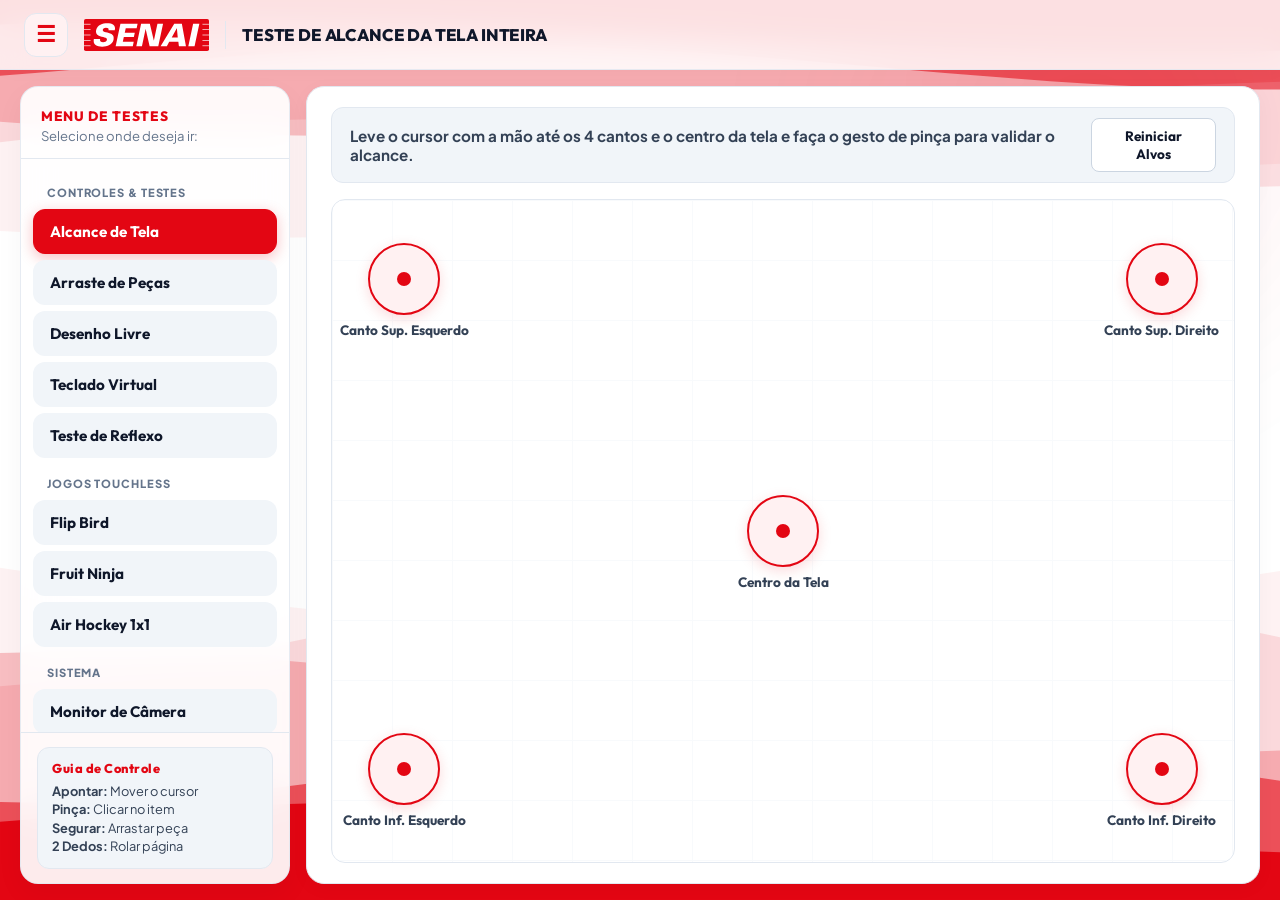
==== totem-senai/teste.html @ d29c9573 "fps" ====
<!DOCTYPE html>
<html lang="pt-BR">
<head>
  <meta charset="UTF-8">
  <meta name="viewport" content="width=device-width, initial-scale=1.0">
  <title>SENAI — Laboratório de Testes do Mouse Virtual</title>
  
  <!-- Tipografia Oficial da Identidade Web SENAI -->
  <link rel="preconnect" href="https://fonts.googleapis.com">
  <link rel="preconnect" href="https://fonts.gstatic.com" crossorigin>
  <link href="https://fonts.googleapis.com/css2?family=Outfit:wght@500;600;700;800;900&family=Plus+Jakarta+Sans:wght@400;500;600;700&display=swap" rel="stylesheet">
  
  <link rel="icon" type="image/svg+xml" href="assets/senai-logo.svg">

  <style>
    /* ===================================================================
       PALETA OFICIAL DA INTERFACE WEB SENAI
       =================================================================== */
    :root {
      --senai-red: #E30613;
      --senai-red-hover: #C0040F;
      --senai-red-subtle: #FFF1F2;
      --senai-red-border: #FECDD3;
      
      --bg-slate: #F8FAFC;
      --card-white: #FFFFFF;
      --border-card: #E2E8F0;
      --subtle-card: #F1F5F9;
      
      --text-title: #0F172A;
      --text-body: #334155;
      --text-muted: #64748B;
      
      --success: #059669;
      --success-bg: #ECFDF5;
      --success-border: #A7F3D0;
      
      --blue-tech: #0284C7;
      --blue-bg: #F0F9FF;
      --blue-border: #BAE6FD;
      
      --font-display: "Outfit", -apple-system, BlinkMacSystemFont, "Segoe UI", sans-serif;
      --font-body: "Plus Jakarta Sans", -apple-system, BlinkMacSystemFont, "Segoe UI", sans-serif;
    }

    * {
      margin: 0;
      padding: 0;
      box-sizing: border-box;
      user-select: none;
    }

    body {
      width: 100vw;
      height: 100vh;
      overflow: hidden;
      font-family: var(--font-body);
      background-color: var(--bg-slate);
      color: var(--text-body);
      display: flex;
      flex-direction: column;
    }

    /* ===================================================================
       FUNDO COM ONDAS ANIMADAS OFICIAIS DO TOTEM SENAI
       =================================================================== */
    .canvas-bg-container {
      position: fixed;
      top: 0;
      left: 0;
      width: 100vw;
      height: 100vh;
      z-index: 0;
      background: #FFFFFF;
      overflow: hidden;
      pointer-events: none;
    }

    #waveCanvas {
      position: absolute;
      top: 0;
      left: 0;
      width: 100%;
      height: 100%;
      display: block;
      pointer-events: none !important;
      user-select: none;
    }

    .wave-glow-ambient {
      position: absolute;
      top: -15vw;
      right: -10vw;
      width: 50vw;
      height: 50vw;
      border-radius: 50%;
      background: radial-gradient(circle, rgba(227, 6, 19, 0.08) 0%, rgba(255, 255, 255, 0) 70%);
      filter: blur(60px);
      pointer-events: none;
    }

    /* ===================================================================
       1. TOP NAVBAR (SUPER MINIMALISTA, SEM BOTÕES OU ÍCONES CLUTTER)
       =================================================================== */
    .top-navbar {
      height: 70px;
      background: rgba(255, 255, 255, 0.88);
      backdrop-filter: blur(14px);
      -webkit-backdrop-filter: blur(14px);
      border-bottom: 1px solid rgba(226, 232, 240, 0.85);
      display: flex;
      align-items: center;
      justify-content: flex-start;
      padding: 0 24px;
      z-index: 50;
      box-shadow: 0 4px 15px rgba(0, 0, 0, 0.02);
      flex-shrink: 0;
      position: relative;
    }

    .nav-left {
      display: flex;
      align-items: center;
      gap: 16px;
    }

    .btn-hamburger {
      width: 44px;
      height: 44px;
      border-radius: 12px;
      border: 1px solid var(--border-card);
      background: var(--senai-red-subtle);
      color: var(--senai-red);
      font-size: 22px;
      font-weight: bold;
      cursor: pointer;
      display: flex;
      align-items: center;
      justify-content: center;
      transition: all 0.2s ease;
    }

    .btn-hamburger:hover {
      background: var(--senai-red-border);
      transform: scale(1.03);
    }

    .senai-logo {
      height: 32px;
      width: auto;
      display: block;
    }

    .nav-divider {
      width: 1.5px;
      height: 28px;
      background: var(--border-card);
    }

    .current-title {
      font-family: var(--font-display);
      font-size: 1.05rem;
      font-weight: 800;
      color: var(--text-title);
      letter-spacing: -0.01em;
    }



    /* ===================================================================
       2. WORKSPACE CONTAINER (SIDEBAR RETRÁTIL + CONTEÚDO)
       =================================================================== */
    .app-workspace {
      flex: 1;
      display: flex;
      position: relative;
      overflow: hidden;
      padding: 16px 20px;
      gap: 16px;
    }

    /* ===================================================================
       3. SIDEBAR RETRÁTIL À ESQUERDA
       =================================================================== */
    .sidebar {
      width: 270px;
      background: rgba(255, 255, 255, 0.92);
      backdrop-filter: blur(16px);
      -webkit-backdrop-filter: blur(16px);
      border-radius: 18px;
      border: 1px solid rgba(226, 232, 240, 0.85);
      display: flex;
      flex-direction: column;
      flex-shrink: 0;
      box-shadow: 0 10px 30px rgba(0, 0, 0, 0.04);
      transition: transform 0.3s cubic-bezier(0.16, 1, 0.3, 1), margin-left 0.3s cubic-bezier(0.16, 1, 0.3, 1), opacity 0.3s ease;
      z-index: 40;
    }

    .sidebar.collapsed {
      margin-left: -286px;
      opacity: 0;
      pointer-events: none;
    }

    .sidebar-header {
      padding: 20px 20px 14px 20px;
      border-bottom: 1px solid var(--border-card);
    }

    .sidebar-title {
      font-family: var(--font-display);
      font-size: 0.85rem;
      font-weight: 800;
      color: var(--senai-red);
      letter-spacing: 0.05em;
      text-transform: uppercase;
      margin-bottom: 2px;
    }

    .sidebar-subtitle {
      font-size: 0.82rem;
      color: var(--text-muted);
    }

    .sidebar-nav {
      flex: 1;
      padding: 14px 12px;
      display: flex;
      flex-direction: column;
      gap: 6px;
      overflow-y: auto;
    }

    .nav-item {
      display: flex;
      align-items: center;
      gap: 12px;
      padding: 12px 16px;
      border-radius: 12px;
      font-family: var(--font-display);
      font-size: 0.95rem;
      font-weight: 700;
      color: var(--text-title);
      background: var(--subtle-card);
      border: 1px solid transparent;
      cursor: pointer;
      transition: all 0.2s ease;
      text-align: left;
    }

    .nav-item:hover {
      background: var(--senai-red-subtle);
      color: var(--senai-red);
    }

    .nav-item.active {
      background: var(--senai-red);
      color: #FFFFFF;
      border-color: var(--senai-red);
      box-shadow: 0 4px 14px rgba(227, 6, 19, 0.25);
    }

    .nav-item .nav-icon {
      font-size: 1.15rem;
    }

    .sidebar-footer {
      padding: 14px 16px;
      border-top: 1px solid var(--border-card);
    }

    .gesture-box {
      background: var(--subtle-card);
      border-radius: 12px;
      padding: 12px 14px;
      border: 1px solid var(--border-card);
    }

    .gesture-box h4 {
      font-family: var(--font-display);
      font-size: 0.8rem;
      font-weight: 800;
      color: var(--senai-red);
      margin-bottom: 6px;
      letter-spacing: 0.04em;
    }

    .gesture-box p {
      font-size: 0.8rem;
      line-height: 1.45;
      color: var(--text-body);
    }

    /* ===================================================================
       4. CONTEÚDO PRINCIPAL (TELA ATIVA)
       =================================================================== */
    .content-area {
      flex: 1;
      background: var(--card-white);
      border-radius: 18px;
      border: 1px solid var(--border-card);
      box-shadow: 0 4px 20px rgba(0, 0, 0, 0.03);
      position: relative;
      overflow: hidden;
      display: flex;
      flex-direction: column;
    }

    .view-panel {
      position: absolute;
      top: 0;
      left: 0;
      width: 100%;
      height: 100%;
      display: flex;
      flex-direction: column;
      padding: 20px 24px;
      opacity: 0;
      visibility: hidden;
      transform: scale(0.99) translateY(6px);
      transition: all 0.25s cubic-bezier(0.16, 1, 0.3, 1);
    }

    .view-panel.active {
      opacity: 1;
      visibility: visible;
      transform: scale(1) translateY(0);
    }

    .panel-header-strip {
      display: flex;
      align-items: center;
      justify-content: space-between;
      padding: 10px 18px;
      background: var(--subtle-card);
      border-radius: 12px;
      border: 1px solid var(--border-card);
      margin-bottom: 16px;
      flex-shrink: 0;
    }

    .panel-header-text {
      font-size: 0.95rem;
      font-weight: 700;
      color: var(--text-body);
    }

    .btn-secondary {
      padding: 8px 16px;
      border-radius: 8px;
      font-family: var(--font-display);
      font-size: 0.85rem;
      font-weight: 700;
      background: #FFFFFF;
      color: var(--text-title);
      border: 1px solid #CBD5E1;
      cursor: pointer;
      transition: all 0.2s ease;
    }

    .btn-secondary:hover {
      background: var(--senai-red-subtle);
      color: var(--senai-red);
      border-color: var(--senai-red-border);
    }

    /* ===================================================================
       MÓDULO 1: ARENA DE ALCANCE DA TELA (4 CANTOS + CENTRO)
       =================================================================== */
    .arena-container {
      flex: 1;
      position: relative;
      background: #FFFFFF;
      border-radius: 14px;
      border: 1.5px solid var(--border-card);
      overflow: hidden;
      background-image: 
        linear-gradient(to right, #F8FAFC 1px, transparent 1px),
        linear-gradient(to bottom, #F8FAFC 1px, transparent 1px);
      background-size: 60px 60px;
    }

    .target-node {
      position: absolute;
      width: 72px;
      height: 72px;
      border-radius: 50%;
      background: var(--senai-red-subtle);
      border: 2.5px solid var(--senai-red);
      display: flex;
      flex-direction: column;
      align-items: center;
      justify-content: center;
      cursor: pointer;
      transform: translate(-50%, -50%);
      transition: all 0.25s cubic-bezier(0.16, 1, 0.3, 1);
      box-shadow: 0 4px 14px rgba(227, 6, 19, 0.15);
      z-index: 10;
    }

    .target-node:hover {
      transform: translate(-50%, -50%) scale(1.1);
      box-shadow: 0 8px 24px rgba(227, 6, 19, 0.3);
    }

    .target-inner-dot {
      width: 14px;
      height: 14px;
      border-radius: 50%;
      background: var(--senai-red);
      transition: all 0.25s ease;
    }

    .target-label {
      position: absolute;
      top: 100%;
      margin-top: 8px;
      white-space: nowrap;
      font-family: var(--font-display);
      font-size: 0.85rem;
      font-weight: 700;
      color: var(--text-body);
      pointer-events: none;
    }

    .target-node.hit {
      background: var(--success-bg) !important;
      border-color: var(--success) !important;
      box-shadow: 0 4px 14px rgba(5, 150, 105, 0.2) !important;
      animation: hitPop 0.4s cubic-bezier(0.16, 1, 0.3, 1);
    }

    .target-node.hit .target-inner-dot {
      display: none;
    }

    .target-node.hit::after {
      content: "✓";
      font-size: 26px;
      font-weight: 900;
      color: var(--success);
    }

    .target-node.hit .target-label {
      color: var(--success);
    }

    @keyframes hitPop {
      0% { transform: translate(-50%, -50%) scale(0.85); }
      50% { transform: translate(-50%, -50%) scale(1.2); }
      100% { transform: translate(-50%, -50%) scale(1); }
    }

    /* Banner 100% Conquistado */
    .celebration-banner {
      position: absolute;
      top: 50%;
      left: 50%;
      transform: translate(-50%, -50%) scale(0.9);
      background: var(--senai-red);
      color: #FFFFFF;
      padding: 16px 36px;
      border-radius: 40px;
      font-family: var(--font-display);
      font-size: 1.25rem;
      font-weight: 900;
      letter-spacing: 0.02em;
      box-shadow: 0 15px 40px rgba(227, 6, 19, 0.4);
      display: none;
      z-index: 25;
      animation: bannerEntrance 0.5s cubic-bezier(0.16, 1, 0.3, 1) forwards;
    }

    @keyframes bannerEntrance {
      0% { opacity: 0; transform: translate(-50%, -50%) scale(0.8); }
      100% { opacity: 1; transform: translate(-50%, -50%) scale(1); }
    }

    /* ===================================================================
       MÓDULO 2: ARRASTE DE PEÇAS (DRAG & DROP INDUSTRIAL)
       =================================================================== */
    .drag-workspace {
      flex: 1;
      display: flex;
      gap: 24px;
      position: relative;
    }

    .drop-zone {
      flex: 1;
      border-radius: 16px;
      padding: 24px;
      display: flex;
      flex-direction: column;
      gap: 16px;
      transition: all 0.25s ease;
      position: relative;
    }

    .zone-origin {
      background: var(--bg-slate);
      border: 2px dashed #CBD5E1;
    }

    .zone-target {
      background: var(--senai-red-subtle);
      border: 2px dashed var(--senai-red);
    }

    .zone-header {
      font-family: var(--font-display);
      font-size: 0.95rem;
      font-weight: 800;
      letter-spacing: 0.05em;
      text-transform: uppercase;
      margin-bottom: 8px;
    }

    .zone-origin .zone-header { color: var(--text-muted); }
    .zone-target .zone-header { color: var(--senai-red); }

    .drag-piece {
      padding: 18px 24px;
      border-radius: 14px;
      color: #FFFFFF;
      font-family: var(--font-display);
      font-size: 1.05rem;
      font-weight: 800;
      display: flex;
      align-items: center;
      justify-content: space-between;
      cursor: grab;
      touch-action: none;
      box-shadow: 0 6px 18px rgba(0, 0, 0, 0.1);
      transition: transform 0.2s cubic-bezier(0.16, 1, 0.3, 1), box-shadow 0.2s ease;
    }

    .drag-piece:active {
      cursor: grabbing;
      transform: scale(1.05) rotate(1.5deg);
      box-shadow: 0 15px 35px rgba(0, 0, 0, 0.2);
      z-index: 30;
    }

    .drag-piece.piece-red { background: var(--senai-red); }
    .drag-piece.piece-blue { background: var(--blue-tech); }
    .drag-piece.piece-dark { background: var(--text-title); }

    .piece-status {
      font-size: 0.8rem;
      font-weight: 700;
      background: rgba(255, 255, 255, 0.25);
      padding: 4px 10px;
      border-radius: 20px;
    }

    /* ===================================================================
       MÓDULO 3: DESENHO LIVRE & PRECISÃO
       =================================================================== */
    .draw-controls {
      display: flex;
      align-items: center;
      gap: 16px;
    }

    .palette-group {
      display: flex;
      align-items: center;
      gap: 8px;
    }

    .color-dot {
      width: 28px;
      height: 28px;
      border-radius: 50%;
      border: 2.5px solid #FFFFFF;
      box-shadow: 0 0 0 1px #CBD5E1;
      cursor: pointer;
      transition: transform 0.2s ease;
    }

    .color-dot:hover {
      transform: scale(1.15);
    }

    .color-dot.active {
      box-shadow: 0 0 0 2.5px var(--senai-red);
      transform: scale(1.1);
    }

    .draw-canvas-container {
      flex: 1;
      background: #FFFFFF;
      border: 1.5px solid var(--border-card);
      border-radius: 14px;
      overflow: hidden;
      position: relative;
    }

    #drawingCanvas {
      width: 100%;
      height: 100%;
      display: block;
      cursor: crosshair;
    }

    /* ===================================================================
       MÓDULO 4: MONITOR DE CÂMERA & GESTOS
       =================================================================== */
    .camera-layout {
      flex: 1;
      display: flex;
      gap: 20px;
      overflow: hidden;
    }

    .camera-feed-box {
      flex: 1;
      background: #000000;
      border-radius: 16px;
      border: 1px solid var(--border-card);
      position: relative;
      overflow: hidden;
      display: flex;
      align-items: center;
      justify-content: center;
    }

    #webcamVideo {
      width: 100%;
      height: 100%;
      object-fit: cover;
      transform: scaleX(-1);
    }

    .camera-placeholder {
      position: absolute;
      display: flex;
      flex-direction: column;
      align-items: center;
      justify-content: center;
      gap: 12px;
      color: #94A3B8;
      font-weight: 700;
      text-align: center;
      padding: 24px;
    }

    .btn-start-camera {
      margin-top: 8px;
      padding: 10px 22px;
      border-radius: 10px;
      background: var(--senai-red);
      color: #FFFFFF;
      font-family: var(--font-display);
      font-weight: 700;
      border: none;
      cursor: pointer;
      box-shadow: 0 4px 14px rgba(227, 6, 19, 0.3);
      transition: all 0.2s ease;
    }

    .btn-start-camera:hover {
      background: var(--senai-red-hover);
    }

    .gestures-guide-card {
      width: 320px;
      background: var(--subtle-card);
      border-radius: 16px;
      border: 1px solid var(--border-card);
      padding: 20px;
      display: flex;
      flex-direction: column;
      gap: 10px;
      overflow-y: auto;
    }

    .gesture-row {
      background: #FFFFFF;
      border-radius: 10px;
      padding: 12px 14px;
      border: 1px solid var(--border-card);
    }

    .gesture-row h5 {
      font-family: var(--font-display);
      font-size: 0.9rem;
      font-weight: 800;
      color: var(--text-title);
      margin-bottom: 2px;
    }

    .gesture-row p {
      font-size: 0.82rem;
      color: var(--text-muted);
    }

    /* Modal de Sucesso */
    .success-alert {
      position: fixed;
      bottom: 28px;
      right: 28px;
      background: #FFFFFF;
      border-left: 4px solid var(--senai-red);
      padding: 16px 24px;
      border-radius: 12px;
      box-shadow: 0 10px 30px rgba(0, 0, 0, 0.12);
      font-family: var(--font-display);
      font-weight: 700;
      color: var(--text-title);
      display: flex;
      align-items: center;
      gap: 12px;
      transform: translateY(100px);
      opacity: 0;
      transition: all 0.3s cubic-bezier(0.16, 1, 0.3, 1);
      z-index: 100;
    }

    .success-alert.show {
      transform: translateY(0);
      opacity: 1;
    }

    /* ===================================================================
       ESTILOS DOS NOVOS JOGOS & RECURSOS DE TESTE TOUCHLESS
       =================================================================== */
    .nav-section-label {
      font-size: 0.70rem;
      font-weight: 800;
      color: var(--text-muted);
      text-transform: uppercase;
      letter-spacing: 0.08em;
      padding: 12px 14px 4px 14px;
    }

    /* Jogos Canvas Containers */
    .game-arena-wrapper {
      flex: 1;
      display: flex;
      flex-direction: column;
      align-items: center;
      justify-content: center;
      position: relative;
      background: rgba(15, 23, 42, 0.03);
      border-radius: 16px;
      overflow: hidden;
      border: 1px solid var(--border-card);
    }

    .game-canvas {
      display: block;
      border-radius: 12px;
      box-shadow: 0 10px 30px rgba(0, 0, 0, 0.12);
      cursor: crosshair;
      background: #FFFFFF;
    }

    .game-overlay-hud {
      position: absolute;
      top: 14px;
      left: 20px;
      right: 20px;
      display: flex;
      justify-content: space-between;
      align-items: center;
      pointer-events: none;
      z-index: 10;
    }

    .game-stat-card {
      background: rgba(255, 255, 255, 0.90);
      backdrop-filter: blur(8px);
      padding: 8px 16px;
      border-radius: 10px;
      border: 1px solid var(--border-card);
      font-family: var(--font-display);
      font-weight: 800;
      font-size: 0.95rem;
      color: var(--text-title);
      box-shadow: 0 4px 12px rgba(0, 0, 0, 0.05);
    }

    .game-stat-card span {
      color: var(--senai-red);
      margin-left: 6px;
    }

    /* Teclado Virtual */
    .keyboard-workspace {
      flex: 1;
      display: flex;
      flex-direction: column;
      gap: 16px;
      padding: 10px;
      overflow-y: auto;
    }

    .keyboard-display-box {
      width: 100%;
      height: 90px;
      background: #FFFFFF;
      border: 2px solid var(--border-card);
      border-radius: 14px;
      padding: 16px 20px;
      font-family: var(--font-display);
      font-size: 1.35rem;
      font-weight: 700;
      color: var(--text-title);
      display: flex;
      align-items: center;
      justify-content: space-between;
      box-shadow: inset 0 2px 6px rgba(0,0,0,0.03);
    }

    .keyboard-text-content {
      flex: 1;
      white-space: nowrap;
      overflow-x: auto;
      letter-spacing: 0.02em;
    }

    .keyboard-cursor-blink {
      display: inline-block;
      width: 3px;
      height: 1.2em;
      background: var(--senai-red);
      vertical-align: middle;
      animation: blinkCursor 0.8s infinite;
      margin-left: 3px;
    }

    @keyframes blinkCursor {
      0%, 100% { opacity: 1; }
      50% { opacity: 0; }
    }

    .keyboard-grid {
      display: flex;
      flex-direction: column;
      gap: 8px;
      align-items: center;
      width: 100%;
      max-width: 900px;
      margin: 0 auto;
    }

    .keyboard-row {
      display: flex;
      gap: 8px;
      width: 100%;
      justify-content: center;
    }

    .key-btn {
      flex: 1;
      height: 52px;
      background: #FFFFFF;
      border: 1px solid var(--border-card);
      border-radius: 10px;
      font-family: var(--font-display);
      font-size: 1.05rem;
      font-weight: 700;
      color: var(--text-title);
      cursor: pointer;
      display: flex;
      align-items: center;
      justify-content: center;
      transition: all 0.15s ease;
      box-shadow: 0 2px 5px rgba(0, 0, 0, 0.04);
      user-select: none;
    }

    .key-btn:hover {
      background: var(--senai-red-subtle);
      border-color: var(--senai-red-border);
      color: var(--senai-red);
      transform: translateY(-2px);
      box-shadow: 0 6px 14px rgba(227, 6, 19, 0.12);
    }

    .key-btn:active {
      transform: translateY(1px);
      background: var(--senai-red);
      color: #FFFFFF;
    }

    .key-btn.key-wide { flex: 1.6; }
    .key-btn.key-space { flex: 4.5; }
    .key-btn.key-action { background: var(--subtle-card); color: var(--text-body); }

    /* Teste de Reflexo */
    .reaction-arena {
      flex: 1;
      position: relative;
      background: rgba(248, 250, 252, 0.7);
      border: 2px dashed rgba(203, 213, 225, 0.8);
      border-radius: 16px;
      overflow: hidden;
      cursor: crosshair;
    }

    .reaction-target {
      position: absolute;
      width: 68px;
      height: 68px;
      border-radius: 50%;
      background: radial-gradient(circle, #FFFFFF 20%, var(--senai-red) 22%, var(--senai-red) 55%, #FFFFFF 57%, var(--senai-red) 60%);
      box-shadow: 0 0 20px rgba(227, 6, 19, 0.45);
      cursor: pointer;
      transform: translate(-50%, -50%) scale(0);
      transition: transform 0.18s cubic-bezier(0.16, 1, 0.3, 1);
      display: flex;
      align-items: center;
      justify-content: center;
    }

    .reaction-target.show {
      transform: translate(-50%, -50%) scale(1);
    }

    .reaction-target:active {
      transform: translate(-50%, -50%) scale(0.85);
    }


    /* Botão Principal Vermelho SENAI */
    .btn-primary {
      padding: 9px 20px;
      border-radius: 10px;
      font-family: var(--font-display);
      font-size: 0.92rem;
      font-weight: 800;
      background: var(--senai-red);
      color: #FFFFFF;
      border: none;
      cursor: pointer;
      box-shadow: 0 4px 14px rgba(227, 6, 19, 0.28);
      transition: all 0.2s ease;
      display: inline-flex;
      align-items: center;
      justify-content: center;
      gap: 6px;
    }

    .btn-primary:hover {
      background: var(--senai-red-hover);
      transform: translateY(-2px);
      box-shadow: 0 6px 18px rgba(227, 6, 19, 0.38);
    }

    .btn-primary:active {
      transform: translateY(0);
    }

    /* Overlay de Início dos Jogos */
    .game-start-overlay {
      position: absolute;
      inset: 0;
      background: rgba(15, 23, 42, 0.72);
      backdrop-filter: blur(8px);
      -webkit-backdrop-filter: blur(8px);
      display: flex;
      flex-direction: column;
      align-items: center;
      justify-content: center;
      border-radius: 14px;
      z-index: 25;
      transition: opacity 0.25s ease;
    }

    .game-start-overlay.hidden {
      opacity: 0;
      pointer-events: none;
    }

    .game-start-card {
      background: #FFFFFF;
      padding: 32px 38px;
      border-radius: 20px;
      text-align: center;
      box-shadow: 0 20px 45px rgba(0, 0, 0, 0.25);
      max-width: 440px;
      width: 90%;
      border: 1px solid var(--border-card);
    }

    .game-start-card h3 {
      font-family: var(--font-display);
      font-size: 1.8rem;
      font-weight: 900;
      color: var(--text-title);
      margin-bottom: 6px;
      letter-spacing: -0.01em;
    }

    .game-start-card p {
      font-size: 0.92rem;
      color: var(--text-muted);
      margin-bottom: 22px;
      line-height: 1.5;
    }

    .game-start-card .btn-start-lg {
      width: 100%;
      padding: 14px 28px;
      font-family: var(--font-display);
      font-size: 1.05rem;
      font-weight: 800;
      border-radius: 12px;
      background: var(--senai-red);
      color: #FFFFFF;
      border: none;
      cursor: pointer;
      box-shadow: 0 6px 20px rgba(227, 6, 19, 0.35);
      transition: all 0.2s ease;
    }

    .game-start-card .btn-start-lg:hover {
      background: var(--senai-red-hover);
      transform: scale(1.03);
    }

  </style>
</head>
<body>

  <!-- ==================== FUNDO COM ONDAS OFICIAIS DO TOTEM SENAI ==================== -->
  <div class="canvas-bg-container">
    <canvas id="waveCanvas"></canvas>
    <div class="wave-glow-ambient"></div>
  </div>

  <!-- ==================== 1. TOP NAVBAR (LIMPO E SEM ÍCONES/BOTÕES) ==================== -->
  <header class="top-navbar">
    <div class="nav-left">
      <!-- Botão de 3 Riscos (☰) -->
      <button class="btn-hamburger" id="btnHamburger" title="Abrir/Fechar Menu Lateral">
        ☰
      </button>

      <!-- Logo SENAI Oficial -->
      <img src="assets/senai-logo.svg" alt="SENAI" class="senai-logo">

      <div class="nav-divider"></div>

      <!-- Título Dinâmico do Módulo Ativo (Livre de Ícones e Emojis) -->
      <h1 class="current-title" id="moduleTitle">
        TESTE DE ALCANCE DA TELA INTEIRA
      </h1>
    </div>
  </header>

  <!-- ==================== 2. WORKSPACE ==================== -->
  <main class="app-workspace">
    
    <!-- ==================== 3. SIDEBAR RETRÁTIL (☰) ==================== -->
    <aside class="sidebar" id="sidebar">
      <div class="sidebar-header">
        <h2 class="sidebar-title">Menu de Testes</h2>
        <p class="sidebar-subtitle">Selecione onde deseja ir:</p>
      </div>

      <nav class="sidebar-nav">
        <div class="nav-section-label">Controles & Testes</div>
        <button class="nav-item active" data-view="range">
          <span>Alcance de Tela</span>
        </button>
        <button class="nav-item" data-view="drag">
          <span>Arraste de Peças</span>
        </button>
        <button class="nav-item" data-view="draw">
          <span>Desenho Livre</span>
        </button>
        <button class="nav-item" data-view="keyboard">
          <span>Teclado Virtual</span>
        </button>
        <button class="nav-item" data-view="reaction">
          <span>Teste de Reflexo</span>
        </button>

        <div class="nav-section-label">Jogos Touchless</div>
        <button class="nav-item" data-view="flappy">
          <span>Flip Bird</span>
        </button>
        <button class="nav-item" data-view="fruitninja">
          <span>Fruit Ninja</span>
        </button>
        <button class="nav-item" data-view="hockey">
          <span>Air Hockey 1x1</span>
        </button>

        <div class="nav-section-label">Sistema</div>
        <button class="nav-item" data-view="camera">
          <span>Monitor de Câmera</span>
        </button>
      </nav>

      <div class="sidebar-footer">
        <div class="gesture-box">
          <h4>Guia de Controle</h4>
          <p>
            <strong>Apontar:</strong> Mover o cursor<br>
            <strong>Pinça:</strong> Clicar no item<br>
            <strong>Segurar:</strong> Arrastar peça<br>
            <strong>2 Dedos:</strong> Rolar página
          </p>
        </div>
      </div>
    </aside>

    <!-- ==================== 4. CONTEÚDO PRINCIPAL (ÁREA DE TESTE) ==================== -->
    <section class="content-area">
      
      <!-- ==================== MÓDULO 1: ALCANCE DE TELA ==================== -->
      <div class="view-panel active" id="viewRange">
        <div class="panel-header-strip">
          <span class="panel-header-text">
            Leve o cursor com a mão até os 4 cantos e o centro da tela e faça o gesto de pinça para validar o alcance.
          </span>
          <button class="btn-secondary" id="btnResetRange">
            Reiniciar Alvos
          </button>
        </div>

        <div class="arena-container" id="rangeArena">
          <!-- Alvo 1: Superior Esquerdo -->
          <div class="target-node" id="targetTL" style="top: 12%; left: 8%;">
            <div class="target-inner-dot"></div>
            <span class="target-label">Canto Sup. Esquerdo</span>
          </div>

          <!-- Alvo 2: Superior Direito -->
          <div class="target-node" id="targetTR" style="top: 12%; left: 92%;">
            <div class="target-inner-dot"></div>
            <span class="target-label">Canto Sup. Direito</span>
          </div>

          <!-- Alvo 3: Centro -->
          <div class="target-node" id="targetCenter" style="top: 50%; left: 50%;">
            <div class="target-inner-dot"></div>
            <span class="target-label">Centro da Tela</span>
          </div>

          <!-- Alvo 4: Inferior Esquerdo -->
          <div class="target-node" id="targetBL" style="top: 86%; left: 8%;">
            <div class="target-inner-dot"></div>
            <span class="target-label">Canto Inf. Esquerdo</span>
          </div>

          <!-- Alvo 5: Inferior Direito -->
          <div class="target-node" id="targetBR" style="top: 86%; left: 92%;">
            <div class="target-inner-dot"></div>
            <span class="target-label">Canto Inf. Direito</span>
          </div>

          <!-- Banner Comemorativo 100% -->
          <div class="celebration-banner" id="celebrationBanner">
            100% DA TELA ALCANÇADA COM SUCESSO
          </div>
        </div>
      </div>

      <!-- ==================== MÓDULO 2: ARRASTE DE PEÇAS ==================== -->
      <div class="view-panel" id="viewDrag">
        <div class="panel-header-strip">
          <span class="panel-header-text">
            Segure a pinça por >0.3s para agarrar a peça, arraste-a até a Área SENAI e solte os dedos.
          </span>
          <button class="btn-secondary" id="btnResetPieces">
            Reiniciar Posições
          </button>
        </div>

        <div class="drag-workspace" id="dragWorkspace">
          <!-- Zona de Origem -->
          <div class="drop-zone zone-origin" id="zoneOrigin">
            <div class="zone-header">Área de Origem</div>

            <div class="drag-piece piece-red" id="piece1" draggable="false">
              <span>Módulo Robótico</span>
              <span class="piece-status">SENAI</span>
            </div>

            <div class="drag-piece piece-blue" id="piece2" draggable="false">
              <span>Sensor Óptico</span>
              <span class="piece-status">IND 4.0</span>
            </div>

            <div class="drag-piece piece-dark" id="piece3" draggable="false">
              <span>Controlador CLP</span>
              <span class="piece-status">AUTOMAÇÃO</span>
            </div>
          </div>

          <!-- Zona de Destino SENAI -->
          <div class="drop-zone zone-target" id="zoneTarget">
            <div class="zone-header">Área de Destino (SENAI)</div>
          </div>
        </div>
      </div>

      <!-- ==================== MÓDULO 3: DESENHO LIVRE ==================== -->
      <div class="view-panel" id="viewDraw">
        <div class="panel-header-strip">
          <div class="draw-controls">
            <span class="panel-header-text">Paleta:</span>
            <div class="palette-group">
              <div class="color-dot active" data-color="#E30613" style="background: #E30613;" title="Vermelho SENAI"></div>
              <div class="color-dot" data-color="#0284C7" style="background: #0284C7;" title="Azul Tech"></div>
              <div class="color-dot" data-color="#059669" style="background: #059669;" title="Verde Esmeralda"></div>
              <div class="color-dot" data-color="#0F172A" style="background: #0F172A;" title="Grafite"></div>
            </div>

            <div class="nav-divider"></div>

            <span class="panel-header-text">Pincel:</span>
            <button class="btn-secondary brush-btn active" data-size="4">Fino</button>
            <button class="btn-secondary brush-btn" data-size="8">Médio</button>
            <button class="btn-secondary brush-btn" data-size="16">Grosso</button>
          </div>

          <button class="btn-secondary" id="btnClearCanvas">
            Limpar Tela
          </button>
        </div>

        <div class="draw-canvas-container" id="canvasWrapper">
          <canvas id="drawingCanvas"></canvas>
        </div>
      </div>

      <!-- ==================== MÓDULO 4: MONITOR DE CÂMERA ==================== -->
      <div class="view-panel" id="viewCamera">
        <div class="panel-header-strip">
          <span class="panel-header-text">
            Monitor de vídeo da câmera e referência rápida dos gestos sem toque.
          </span>
          <button class="btn-secondary" id="btnToggleCam">
            📷 Iniciar Feed Web
          </button>
        </div>

        <div class="camera-layout">
          <div class="camera-feed-box" id="camBox">
            <video id="webcamVideo" autoplay playsinline muted style="display: none;"></video>
            <div class="camera-placeholder" id="camPlaceholder">
              <span style="font-size: 3rem;">📷</span>
              <p>Feed de Câmera Desconectado no Navegador</p>
              <button class="btn-start-camera" id="btnConnectCamera">
                Ativar Webcam no Navegador
              </button>
              <span style="font-size: 0.8rem; color: #64748B;">
                (Dica: Se o script Python estiver rodando com o mouse virtual, você já pode controlar a tela livremente!)
              </span>
            </div>
          </div>

          <div class="gestures-guide-card">
            <h4 style="font-family: var(--font-display); font-size: 0.95rem; font-weight: 800; color: var(--senai-red); margin-bottom: 8px;">
              CATÁLOGO DE GESTOS
            </h4>

            <div class="gesture-row">
              <h5>☝️ Mover Cursor</h5>
              <p>Aponte com o dedo indicador relaxado para mover por toda a tela.</p>
            </div>

            <div class="gesture-row">
              <h5>🤏 Clique Firme</h5>
              <p>Una o polegar com o indicador (pinça rápida) para clicar.</p>
            </div>

            <div class="gesture-row">
              <h5>⚡ Duplo Clique</h5>
              <p>Dois toques rápidos de pinça para abrir programas e pastas.</p>
            </div>

            <div class="gesture-row">
              <h5>📦 Arrastar e Soltar</h5>
              <p>Segure a pinça fechada por mais de 0.3s e mova o objeto.</p>
            </div>

            <div class="gesture-row">
              <h5>✌️ Rolagem Vertical</h5>
              <p>Levante o indicador e o dedo médio juntos e mova para cima/baixo.</p>
            </div>

            <div class="gesture-row">
              <h5>🔒 Pulseira Preta</h5>
              <p>O sistema valida a mão que estiver usando a pulseira de segurança.</p>
            </div>
          </div>
        </div>
      </div>


      <!-- ==================== MÓDULO 4: TECLADO VIRTUAL ==================== -->
      <div class="view-panel" id="viewKeyboard">
        <div class="panel-header-strip">
          <span class="panel-header-text">
            Aponte o cursor sobre as teclas e faça a pinça para digitar textos sem tocar no teclado físico.
          </span>
          <div style="display: flex; gap: 8px;">
            <button class="btn-secondary" id="btnCopyKeyboard">Copiar Texto</button>
            <button class="btn-secondary" id="btnClearKeyboard">Limpar</button>
          </div>
        </div>

        <div class="keyboard-workspace">
          <div class="keyboard-display-box">
            <div class="keyboard-text-content" id="keyboardDisplay">SENAI TECNOLOGIA E INOVAÇÃO<span class="keyboard-cursor-blink"></span></div>
          </div>

          <div class="keyboard-grid" id="virtualKeyboard">
            <div class="keyboard-row">
              <button class="key-btn" data-key="1">1</button>
              <button class="key-btn" data-key="2">2</button>
              <button class="key-btn" data-key="3">3</button>
              <button class="key-btn" data-key="4">4</button>
              <button class="key-btn" data-key="5">5</button>
              <button class="key-btn" data-key="6">6</button>
              <button class="key-btn" data-key="7">7</button>
              <button class="key-btn" data-key="8">8</button>
              <button class="key-btn" data-key="9">9</button>
              <button class="key-btn" data-key="0">0</button>
              <button class="key-btn key-wide key-action" data-key="BACKSPACE">⌫</button>
            </div>
            <div class="keyboard-row">
              <button class="key-btn" data-key="Q">Q</button>
              <button class="key-btn" data-key="W">W</button>
              <button class="key-btn" data-key="E">E</button>
              <button class="key-btn" data-key="R">R</button>
              <button class="key-btn" data-key="T">T</button>
              <button class="key-btn" data-key="Y">Y</button>
              <button class="key-btn" data-key="U">U</button>
              <button class="key-btn" data-key="I">I</button>
              <button class="key-btn" data-key="O">O</button>
              <button class="key-btn" data-key="P">P</button>
            </div>
            <div class="keyboard-row">
              <button class="key-btn" data-key="A">A</button>
              <button class="key-btn" data-key="S">S</button>
              <button class="key-btn" data-key="D">D</button>
              <button class="key-btn" data-key="F">F</button>
              <button class="key-btn" data-key="G">G</button>
              <button class="key-btn" data-key="H">H</button>
              <button class="key-btn" data-key="J">J</button>
              <button class="key-btn" data-key="K">K</button>
              <button class="key-btn" data-key="L">L</button>
              <button class="key-btn" data-key="Ç">Ç</button>
            </div>
            <div class="keyboard-row">
              <button class="key-btn key-wide key-action" id="btnCapsLock" data-key="CAPS">CAPS</button>
              <button class="key-btn" data-key="Z">Z</button>
              <button class="key-btn" data-key="X">X</button>
              <button class="key-btn" data-key="C">C</button>
              <button class="key-btn" data-key="V">V</button>
              <button class="key-btn" data-key="B">B</button>
              <button class="key-btn" data-key="N">N</button>
              <button class="key-btn" data-key="M">M</button>
              <button class="key-btn" data-key=".">.</button>
              <button class="key-btn key-wide key-action" data-key="ENTER">↵ ENTER</button>
            </div>
            <div class="keyboard-row">
              <button class="key-btn key-space" data-key="SPACE">BARRA DE ESPAÇO</button>
            </div>
          </div>
        </div>
      </div>

      <!-- ==================== MÓDULO 5: TESTE DE REFLEXO ==================== -->
      <div class="view-panel" id="viewReaction">
        <div class="panel-header-strip">
          <span class="panel-header-text">
            Acerte os alvos circulares assim que surgirem na tela. O teste mede sua precisão e tempo de resposta em milissegundos.
          </span>
          <button class="btn-secondary" id="btnStartReaction">Iniciar Teste (30s)</button>
        </div>

        <div class="game-arena-wrapper">
          <div class="game-overlay-hud">
            <div class="game-stat-card">Pontos: <span id="reactScore">0</span></div>
            <div class="game-stat-card">Tempo Restante: <span id="reactTimer">30s</span></div>
            <div class="game-stat-card">Tempo de Reação: <span id="reactAvgTime">-- ms</span></div>
            <div class="game-stat-card">Precisão: <span id="reactAccuracy">100%</span></div>
          </div>
          <div class="reaction-arena" id="reactionArena">
            <div class="reaction-target" id="reactionTarget"></div>
          </div>
        </div>
      </div>

      <!-- ==================== MÓDULO 6: JOGO FLIP BIRD (SENAI EDITION) ==================== -->
      <div class="view-panel" id="viewFlappy">
        <div class="panel-header-strip">
          <span class="panel-header-text">
            Pilote o Drone Tecnológico SENAI pelos obstáculos industriais. Faça a pinça com os dedos ou clique para voar!
          </span>
          <div style="display: flex; gap: 8px;">
            <button class="btn-primary" id="btnPlayFlappy">Iniciar Voo</button>
            <button class="btn-secondary" id="btnRestartFlappy">Reiniciar Voo</button>
          </div>
        </div>

        <div class="game-arena-wrapper">
          <div class="game-overlay-hud">
            <div class="game-stat-card">Pontuação: <span id="flappyScore">0</span></div>
            <div class="game-stat-card">Recorde: <span id="flappyBest">0</span></div>
          </div>
          <div class="game-start-overlay" id="flappyStartOverlay">
            <div class="game-start-card">
              <h3 id="flappyOverlayTitle">PRONTO PARA DECOLAR?</h3>
              <p id="flappyOverlayText">Pilote o Drone Tecnológico SENAI. Faça o gesto de pinça no ar ou clique para bater asas.</p>
              <button class="btn-start-lg" id="btnBigStartFlappy">DECOLAR AGORA</button>
            </div>
          </div>
          <canvas id="flappyCanvas" class="game-canvas" width="560" height="540"></canvas>
        </div>
      </div>

      <!-- ==================== MÓDULO 7: JOGO FRUIT NINJA ==================== -->
      <div class="view-panel" id="viewFruitNinja">
        <div class="panel-header-strip">
          <span class="panel-header-text">
            Mova o dedo pelo ar como uma lâmina laser cortando as frutas que sobem pela tela. Cuidado com as bombas vermelhas!
          </span>
          <div style="display: flex; gap: 8px;">
            <button class="btn-primary" id="btnPlayFruit">Iniciar Jogo</button>
            <button class="btn-secondary" id="btnRestartFruit">Reiniciar Partida</button>
          </div>
        </div>

        <div class="game-arena-wrapper">
          <div class="game-overlay-hud">
            <div class="game-stat-card">Pontos: <span id="fruitScore">0</span></div>
            <div class="game-stat-card">Combo: <span id="fruitCombo">x1</span></div>
            <div class="game-stat-card">Vidas: <span id="fruitLives">♥♥♥</span></div>
          </div>
          <div class="game-start-overlay" id="fruitStartOverlay">
            <div class="game-start-card">
              <h3>FRUIT NINJA</h3>
              <p>Mova a mão rapidamente pelo ar cortando as frutas com o laser. Desvie das bombas!</p>
              <button class="btn-start-lg" id="btnBigStartFruit">COMEÇAR JOGO</button>
            </div>
          </div>
          <canvas id="fruitCanvas" class="game-canvas" width="850" height="540"></canvas>
        </div>
      </div>

      <!-- ==================== MÓDULO 8: JOGO AIR HOCKEY 1X1 ==================== -->
      <div class="view-panel" id="viewHockey">
        <div class="panel-header-strip">
          <span class="panel-header-text">
            Controle o rebatedor vermelho com o cursor. Rebata o disco com velocidade e vença a IA em uma partida de 7 pontos!
          </span>
          <div style="display: flex; gap: 8px;">
            <button class="btn-primary" id="btnPlayHockey">Iniciar Partida</button>
            <button class="btn-secondary" id="btnHockeyDifficulty">Modo: IA Normal</button>
            <button class="btn-secondary" id="btnRestartHockey">Nova Partida</button>
          </div>
        </div>

        <div class="game-arena-wrapper">
          <div class="game-overlay-hud">
            <div class="game-stat-card">Você (Vermelho): <span id="hockeyScoreUser">0</span></div>
            <div class="game-stat-card">Status: <span id="hockeyStatus">Primeiro a 7 pontos vence</span></div>
            <div class="game-stat-card">IA (Azul): <span id="hockeyScoreAI">0</span></div>
          </div>
          <div class="game-start-overlay" id="hockeyStartOverlay">
            <div class="game-start-card">
              <h3>AIR HOCKEY 1X1</h3>
              <p>Mova o rebatedor vermelho para defender e rebater no gol da IA. O primeiro a 7 pontos vence!</p>
              <button class="btn-start-lg" id="btnBigStartHockey">COMEÇAR PARTIDA</button>
            </div>
          </div>
          <canvas id="hockeyCanvas" class="game-canvas" width="850" height="520"></canvas>
        </div>
      </div>

    </section>

  </main>

  <!-- Notificação Toast -->
  <div class="success-alert" id="toastAlert">
    <span>✓</span>
    <span id="toastMsg">Alvo alcançado com sucesso!</span>
  </div>

  <script>
    document.addEventListener("DOMContentLoaded", () => {
      // ==========================================
      // 0. ONDAS VERMELHAS ANIMADAS DO TOTEM SENAI
      // ==========================================
      const waveCanvas = document.getElementById("waveCanvas");
      const waveCtx = waveCanvas.getContext("2d");

      let waveW, waveH;
      function resizeWaveCanvas() {
        waveW = window.innerWidth;
        waveH = window.innerHeight;
        const dpr = window.devicePixelRatio || 1;
        waveCanvas.width = waveW * dpr;
        waveCanvas.height = waveH * dpr;
        waveCanvas.style.width = waveW + "px";
        waveCanvas.style.height = waveH + "px";
        waveCtx.resetTransform ? waveCtx.resetTransform() : waveCtx.setTransform(1, 0, 0, 1, 0, 0);
        waveCtx.scale(dpr, dpr);
      }
      window.addEventListener("resize", resizeWaveCanvas);
      resizeWaveCanvas();

      let waveStep = 0;

      // Camadas de ondas superiores (idênticas ao Totem)
      const topWaveLayers = [
        { fill: "rgba(227, 6, 19, 0.05)", length: 0.0025, amplitude: 40, speed: -0.011, offset: 1.1, baseY: 0.22 },
        { fill: "rgba(227, 6, 19, 0.10)", length: 0.0036, amplitude: 34, speed: 0.014, offset: 3.3, baseY: 0.17 },
        { fill: "rgba(227, 6, 19, 0.22)", length: 0.0030, amplitude: 28, speed: -0.016, offset: 0.7, baseY: 0.12 },
        { fill: "rgba(227, 6, 19, 0.55)", length: 0.0040, amplitude: 22, speed: 0.013, offset: 2.6, baseY: 0.075 },
        { fill: "#E30613",                length: 0.0032, amplitude: 15, speed: -0.015, offset: 4.2, baseY: 0.04 }
      ];

      // Camadas de ondas inferiores (idênticas ao Totem)
      const bottomWaveLayers = [
        { fill: "rgba(227, 6, 19, 0.05)", length: 0.0022, amplitude: 70, speed: 0.012, offset: 0, baseY: 0.62 },
        { fill: "rgba(227, 6, 19, 0.10)", length: 0.0035, amplitude: 60, speed: -0.015, offset: 2.1, baseY: 0.70 },
        { fill: "rgba(227, 6, 19, 0.22)", length: 0.0028, amplitude: 50, speed: 0.018, offset: 4.3, baseY: 0.78 },
        { fill: "rgba(227, 6, 19, 0.55)", length: 0.0042, amplitude: 38, speed: -0.014, offset: 1.5, baseY: 0.85 },
        { fill: "#E30613",                length: 0.0032, amplitude: 26, speed: 0.016, offset: 3.2, baseY: 0.92 }
      ];

      function renderTotemWaves() {
        waveCtx.fillStyle = "#FFFFFF";
        waveCtx.fillRect(0, 0, waveW, waveH);

        waveStep += 0.015;

        // 1. Ondas Superiores
        topWaveLayers.forEach(layer => {
          waveCtx.beginPath();
          waveCtx.moveTo(0, 0);
          const baseHeight = waveH * layer.baseY;
          for (let x = 0; x <= waveW; x += 35) {
            const y = Math.sin(x * layer.length + waveStep * (layer.speed * 60) + layer.offset) * layer.amplitude + baseHeight;
            waveCtx.lineTo(x, y);
          }
          const endY = Math.sin(waveW * layer.length + waveStep * (layer.speed * 60) + layer.offset) * layer.amplitude + baseHeight;
          waveCtx.lineTo(waveW, endY);
          waveCtx.lineTo(waveW, 0);
          waveCtx.closePath();
          waveCtx.fillStyle = layer.fill;
          waveCtx.fill();
        });

        // 2. Ondas Inferiores
        bottomWaveLayers.forEach(layer => {
          waveCtx.beginPath();
          waveCtx.moveTo(0, waveH);
          const baseHeight = waveH * layer.baseY;
          for (let x = 0; x <= waveW; x += 35) {
            const y = Math.sin(x * layer.length + waveStep * (layer.speed * 60) + layer.offset) * layer.amplitude + baseHeight;
            waveCtx.lineTo(x, y);
          }
          const endY = Math.sin(waveW * layer.length + waveStep * (layer.speed * 60) + layer.offset) * layer.amplitude + baseHeight;
          waveCtx.lineTo(waveW, endY);
          waveCtx.lineTo(waveW, waveH);
          waveCtx.closePath();
          waveCtx.fillStyle = layer.fill;
          waveCtx.fill();
        });

        requestAnimationFrame(renderTotemWaves);
      }
      renderTotemWaves();

      // ==========================================
      // 1. CONTROLE DA SIDEBAR RETRÁTIL (☰)
      // ==========================================
      const btnHamburger = document.getElementById("btnHamburger");
      const sidebar = document.getElementById("sidebar");
      let sidebarOpen = true;

      btnHamburger.addEventListener("click", () => {
        sidebarOpen = !sidebarOpen;
        if (sidebarOpen) {
          sidebar.classList.remove("collapsed");
          btnHamburger.textContent = "☰";
        } else {
          sidebar.classList.add("collapsed");
          btnHamburger.textContent = "☰";
        }
      });

      // ==========================================
      // 2. NAVEGAÇÃO ENTRE MÓDULOS
      // ==========================================
      const navItems = document.querySelectorAll(".nav-item");
      const panels = {
        range: document.getElementById("viewRange"),
        drag: document.getElementById("viewDrag"),
        draw: document.getElementById("viewDraw"),
        keyboard: document.getElementById("viewKeyboard"),
        reaction: document.getElementById("viewReaction"),
        flappy: document.getElementById("viewFlappy"),
        fruitninja: document.getElementById("viewFruitNinja"),
        hockey: document.getElementById("viewHockey"),
        camera: document.getElementById("viewCamera")
      };

      const titles = {
        range: "TESTE DE ALCANCE DA TELA INTEIRA",
        drag: "ARRASTE DE PEÇAS INDUSTRIAIS (DRAG & DROP)",
        draw: "DESENHO LIVRE & PRECISÃO DE CURSOR",
        keyboard: "TECLADO VIRTUAL TOUCHLESS",
        reaction: "TESTE DE REFLEXO E VELOCIDADE DE CLIQUE",
        flappy: "JOGO FLIP BIRD (SENAI EDITION)",
        fruitninja: "JOGO FRUIT NINJA (CORTE GESTUAL)",
        hockey: "JOGO AIR HOCKEY 1 CONTRA 1",
        camera: "MONITOR DE CÂMERA & GESTOS"
      };

      const moduleTitle = document.getElementById("moduleTitle");

      navItems.forEach(item => {
        item.addEventListener("click", () => {
          navItems.forEach(i => i.classList.remove("active"));
          item.classList.add("active");

          const viewKey = item.dataset.view;
          Object.keys(panels).forEach(k => {
            if (k === viewKey) {
              panels[k].classList.add("active");
            } else {
              panels[k].classList.remove("active");
            }
          });

          if (titles[viewKey]) {
            moduleTitle.textContent = titles[viewKey];
          }

          if (viewKey === "draw") {
            resizeDrawingCanvas();
          } else if (viewKey === "flappy") {
            initFlappyGame();
          } else if (viewKey === "fruitninja") {
            initFruitNinjaGame();
          } else if (viewKey === "hockey") {
            initAirHockeyGame();
          }
        });
      });

      // ==========================================
      // 3. MÓDULO 1: ALCANCE DA TELA (4 CANTOS + CENTRO)
      // ==========================================
      const targetNodes = document.querySelectorAll(".target-node");
      const btnResetRange = document.getElementById("btnResetRange");
      const celebrationBanner = document.getElementById("celebrationBanner");
      let hitCount = 0;

      function checkAllHits() {
        if (hitCount === 5) {
          celebrationBanner.style.display = "block";
          showToast("🎉 Parabéns! 100% da tela foi alcançada!");
          playSuccessChime();
        }
      }

      targetNodes.forEach(node => {
        node.addEventListener("click", () => {
          if (!node.classList.contains("hit")) {
            node.classList.add("hit");
            hitCount++;
            playTickSound();
            checkAllHits();
          }
        });
      });

      btnResetRange.addEventListener("click", () => {
        targetNodes.forEach(node => node.classList.remove("hit"));
        hitCount = 0;
        celebrationBanner.style.display = "none";
        showToast("Alvos reiniciados!");
      });

      // ==========================================
      // 4. MÓDULO 2: ARRASTE DE PEÇAS (DRAG & DROP)
      // ==========================================
      const pieces = document.querySelectorAll(".drag-piece");
      const zoneOrigin = document.getElementById("zoneOrigin");
      const zoneTarget = document.getElementById("zoneTarget");
      const btnResetPieces = document.getElementById("btnResetPieces");

      let activePiece = null;
      let startX = 0, startY = 0;
      let initialLeft = 0, initialTop = 0;

      pieces.forEach(piece => {
        piece.addEventListener("pointerdown", (e) => {
          activePiece = piece;
          piece.setPointerCapture(e.pointerId);

          const rect = piece.getBoundingClientRect();
          startX = e.clientX;
          startY = e.clientY;
          initialLeft = rect.left;
          initialTop = rect.top;

          piece.style.position = "fixed";
          piece.style.left = `${initialLeft}px`;
          piece.style.top = `${initialTop}px`;
          piece.style.width = `${rect.width}px`;
          piece.style.zIndex = "100";
        });

        piece.addEventListener("pointermove", (e) => {
          if (!activePiece || activePiece !== piece) return;
          const dx = e.clientX - startX;
          const dy = e.clientY - startY;
          piece.style.left = `${initialLeft + dx}px`;
          piece.style.top = `${initialTop + dy}px`;
        });

        piece.addEventListener("pointerup", (e) => {
          if (!activePiece || activePiece !== piece) return;
          piece.releasePointerCapture(e.pointerId);

          const targetRect = zoneTarget.getBoundingClientRect();
          const pRect = piece.getBoundingClientRect();

          const pieceCenter = pRect.left + pRect.width / 2;

          piece.style.position = "";
          piece.style.left = "";
          piece.style.top = "";
          piece.style.width = "";
          piece.style.zIndex = "";

          if (pieceCenter >= targetRect.left) {
            zoneTarget.appendChild(piece);
            piece.querySelector(".piece-status").textContent = "✓ ENCAIXADO";
            playSuccessChime();
            showToast(`${piece.querySelector("span").textContent} encaixado no destino!`);
          } else {
            zoneOrigin.appendChild(piece);
            piece.querySelector(".piece-status").textContent = "ORIGEM";
          }

          activePiece = null;
        });
      });

      btnResetPieces.addEventListener("click", () => {
        pieces.forEach(p => {
          zoneOrigin.appendChild(p);
          p.querySelector(".piece-status").textContent = "ORIGEM";
        });
        showToast("Posições das peças restauradas!");
      });

      // ==========================================
      // 5. MÓDULO 3: DESENHO LIVRE & PRECISÃO
      // ==========================================
      const canvas = document.getElementById("drawingCanvas");
      const ctx = canvas.getContext("2d");
      const canvasWrapper = document.getElementById("canvasWrapper");
      const colorDots = document.querySelectorAll(".color-dot");
      const brushBtns = document.querySelectorAll(".brush-btn");
      const btnClearCanvas = document.getElementById("btnClearCanvas");

      let isDrawing = false;
      let currentColor = "#E30613";
      let currentLineWidth = 4;
      let lastX = 0, lastY = 0;

      function resizeDrawingCanvas() {
        if (!canvasWrapper) return;
        const rect = canvasWrapper.getBoundingClientRect();
        canvas.width = rect.width;
        canvas.height = rect.height;
      }
      window.addEventListener("resize", resizeDrawingCanvas);
      setTimeout(resizeDrawingCanvas, 100);

      colorDots.forEach(dot => {
        dot.addEventListener("click", () => {
          colorDots.forEach(d => d.classList.remove("active"));
          dot.classList.add("active");
          currentColor = dot.dataset.color;
        });
      });

      brushBtns.forEach(btn => {
        btn.addEventListener("click", () => {
          brushBtns.forEach(b => b.classList.remove("active"));
          btn.classList.add("active");
          currentLineWidth = parseInt(btn.dataset.size);
        });
      });

      canvas.addEventListener("pointerdown", (e) => {
        isDrawing = true;
        const rect = canvas.getBoundingClientRect();
        lastX = e.clientX - rect.left;
        lastY = e.clientY - rect.top;
      });

      canvas.addEventListener("pointermove", (e) => {
        if (!isDrawing) return;
        const rect = canvas.getBoundingClientRect();
        const curX = e.clientX - rect.left;
        const curY = e.clientY - rect.top;

        ctx.beginPath();
        ctx.moveTo(lastX, lastY);
        ctx.lineTo(curX, curY);
        ctx.strokeStyle = currentColor;
        ctx.lineWidth = currentLineWidth;
        ctx.lineCap = "round";
        ctx.lineJoin = "round";
        ctx.stroke();

        lastX = curX;
        lastY = curY;
      });

      window.addEventListener("pointerup", () => {
        isDrawing = false;
      });

      btnClearCanvas.addEventListener("click", () => {
        ctx.clearRect(0, 0, canvas.width, canvas.height);
        showToast("Tela de desenho limpa!");
      });

      // ==========================================
      // 6. MÓDULO 4: MONITOR DE CÂMERA (WEBCAM)
      // ==========================================
      const videoEl = document.getElementById("webcamVideo");
      const camPlaceholder = document.getElementById("camPlaceholder");
      const btnConnectCamera = document.getElementById("btnConnectCamera");
      const btnToggleCam = document.getElementById("btnToggleCam");
      let streamActive = false;

      async function toggleWebcam() {
        if (!streamActive) {
          try {
            const stream = await navigator.mediaDevices.getUserMedia({
              video: { width: { ideal: 1280 }, height: { ideal: 720 } }
            });
            videoEl.srcObject = stream;
            videoEl.style.display = "block";
            camPlaceholder.style.display = "none";
            streamActive = true;
            btnToggleCam.textContent = "⏹ Desconectar Feed";
            showToast("Feed de câmera conectado no navegador!");
          } catch (err) {
            alert("Não foi possível acessar a câmera no navegador.\nCertifique-se de que a permissão foi concedida ou que outro app não a está bloqueando.");
          }
        } else {
          if (videoEl.srcObject) {
            videoEl.srcObject.getTracks().forEach(track => track.stop());
            videoEl.srcObject = null;
          }
          videoEl.style.display = "none";
          camPlaceholder.style.display = "flex";
          streamActive = false;
          btnToggleCam.textContent = "📷 Iniciar Feed Web";
          showToast("Feed da câmera desconectado!");
        }
      }

      if (btnConnectCamera) btnConnectCamera.addEventListener("click", toggleWebcam);
      if (btnToggleCam) btnToggleCam.addEventListener("click", toggleWebcam);

      // ==========================================
      // 7. TELA CHEIA (F)
      // ==========================================
      const btnFullscreen = document.getElementById("btnFullscreen");
      if (btnFullscreen) {
        btnFullscreen.addEventListener("click", toggleFullScreen);
      }

      window.addEventListener("keydown", (e) => {
        if (e.key === "f" || e.key === "F") {
          toggleFullScreen();
        }
      });

      function toggleFullScreen() {
        if (!document.fullscreenElement) {
          document.documentElement.requestFullscreen().catch(() => {});
        } else {
          if (document.exitFullscreen) document.exitFullscreen();
        }
      }

      // ==========================================
      // 8. TOAST NOTIFICATIONS & AUDIO SINTÉTICO
      // ==========================================
      const toastAlert = document.getElementById("toastAlert");
      const toastMsg = document.getElementById("toastMsg");
      let toastTimer = null;

      function showToast(msg) {
        toastMsg.textContent = msg;
        toastAlert.classList.add("show");
        if (toastTimer) clearTimeout(toastTimer);
        toastTimer = setTimeout(() => {
          toastAlert.classList.remove("show");
        }, 2500);
      }

      // Efeitos de áudio sintéticos (Web Audio API sem dependências externas)
      const audioCtx = new (window.AudioContext || window.webkitAudioContext)();

      function playTickSound() {
        try {
          const osc = audioCtx.createOscillator();
          const gain = audioCtx.createGain();
          osc.connect(gain);
          gain.connect(audioCtx.destination);
          osc.frequency.setValueAtTime(600, audioCtx.currentTime);
          osc.frequency.exponentialRampToValueAtTime(900, audioCtx.currentTime + 0.08);
          gain.gain.setValueAtTime(0.15, audioCtx.currentTime);
          gain.gain.exponentialRampToValueAtTime(0.01, audioCtx.currentTime + 0.08);
          osc.start();
          osc.stop(audioCtx.currentTime + 0.08);
        } catch(e) {}
      }

      function playSuccessChime() {
        try {
          const now = audioCtx.currentTime;
          [523.25, 659.25, 783.99, 1046.50].forEach((freq, i) => {
            const osc = audioCtx.createOscillator();
            const gain = audioCtx.createGain();
            osc.connect(gain);
            gain.connect(audioCtx.destination);
            osc.frequency.setValueAtTime(freq, now + i * 0.07);
            gain.gain.setValueAtTime(0.2, now + i * 0.07);
            gain.gain.exponentialRampToValueAtTime(0.01, now + i * 0.07 + 0.2);
            osc.start(now + i * 0.07);
            osc.stop(now + i * 0.07 + 0.2);
          });
        } catch(e) {}
      }

      // ===================================================================
      // 4. MÓDULO TECLADO VIRTUAL TOUCHLESS
      // ===================================================================
      const keyboardDisplay = document.getElementById("keyboardDisplay");
      const keys = document.querySelectorAll(".key-btn");
      let currentKeyboardText = "SENAI TECNOLOGIA E INOVAÇÃO";
      let isCaps = true;

      function updateKeyboardDisplay() {
        keyboardDisplay.innerHTML = (currentKeyboardText || "") + '<span class="keyboard-cursor-blink"></span>';
      }

      keys.forEach(k => {
        k.addEventListener("click", () => {
          playTickSound();
          const keyVal = k.dataset.key;
          if (keyVal === "BACKSPACE") {
            currentKeyboardText = currentKeyboardText.slice(0, -1);
          } else if (keyVal === "SPACE") {
            currentKeyboardText += " ";
          } else if (keyVal === "ENTER") {
            showToast("Texto confirmado: " + currentKeyboardText);
            playSuccessChime();
          } else if (keyVal === "CAPS") {
            isCaps = !isCaps;
            k.style.background = isCaps ? "var(--senai-red)" : "";
            k.style.color = isCaps ? "#FFFFFF" : "";
          } else if (keyVal) {
            currentKeyboardText += isCaps ? keyVal.toUpperCase() : keyVal.toLowerCase();
          }
          updateKeyboardDisplay();
        });
      });

      document.getElementById("btnClearKeyboard").addEventListener("click", () => {
        currentKeyboardText = "";
        updateKeyboardDisplay();
        showToast("Texto limpo!");
      });

      document.getElementById("btnCopyKeyboard").addEventListener("click", () => {
        navigator.clipboard.writeText(currentKeyboardText).then(() => {
          showToast("Texto copiado para a área de transferência!");
          playSuccessChime();
        }).catch(() => {
          showToast("Texto copiado!");
        });
      });

      // ===================================================================
      // 5. MÓDULO TESTE DE REFLEXO & VELOCIDADE DE CLIQUE
      // ===================================================================
      const reactionArena = document.getElementById("reactionArena");
      const reactionTarget = document.getElementById("reactionTarget");
      const reactScoreEl = document.getElementById("reactScore");
      const reactTimerEl = document.getElementById("reactTimer");
      const reactAvgTimeEl = document.getElementById("reactAvgTime");
      const reactAccuracyEl = document.getElementById("reactAccuracy");
      const btnStartReaction = document.getElementById("btnStartReaction");

      let reactionRunning = false;
      let reactionScore = 0;
      let reactionClicksTotal = 0;
      let reactionTargetSpawnTime = 0;
      let reactionTimesList = [];
      let reactionTimeLeft = 30;
      let reactionInterval = null;

      function spawnReactionTarget() {
        if (!reactionRunning) return;
        const rect = reactionArena.getBoundingClientRect();
        const padding = 70;
        const randX = padding + Math.random() * (rect.width - padding * 2);
        const randY = padding + Math.random() * (rect.height - padding * 2);

        reactionTarget.style.left = randX + "px";
        reactionTarget.style.top = randY + "px";
        reactionTarget.classList.add("show");
        reactionTargetSpawnTime = performance.now();
      }

      reactionTarget.addEventListener("click", (e) => {
        if (!reactionRunning) return;
        e.stopPropagation();
        playSuccessChime();
        reactionScore++;
        reactionClicksTotal++;
        const delta = Math.round(performance.now() - reactionTargetSpawnTime);
        reactionTimesList.push(delta);

        reactScoreEl.textContent = reactionScore;
        const avg = Math.round(reactionTimesList.reduce((a, b) => a + b, 0) / reactionTimesList.length);
        reactAvgTimeEl.textContent = avg + " ms";
        reactAccuracyEl.textContent = Math.round((reactionScore / reactionClicksTotal) * 100) + "%";

        reactionTarget.classList.remove("show");
        setTimeout(spawnReactionTarget, 140);
      });

      reactionArena.addEventListener("click", () => {
        if (!reactionRunning) return;
        reactionClicksTotal++;
        reactAccuracyEl.textContent = Math.round((reactionScore / reactionClicksTotal) * 100) + "%";
      });

      btnStartReaction.addEventListener("click", () => {
        reactionRunning = true;
        reactionScore = 0;
        reactionClicksTotal = 0;
        reactionTimesList = [];
        reactionTimeLeft = 30;
        reactScoreEl.textContent = "0";
        reactTimerEl.textContent = "30s";
        reactAvgTimeEl.textContent = "-- ms";
        reactAccuracyEl.textContent = "100%";
        btnStartReaction.disabled = true;

        spawnReactionTarget();

        if (reactionInterval) clearInterval(reactionInterval);
        reactionInterval = setInterval(() => {
          reactionTimeLeft--;
          reactTimerEl.textContent = reactionTimeLeft + "s";
          if (reactionTimeLeft <= 0) {
            clearInterval(reactionInterval);
            reactionRunning = false;
            reactionTarget.classList.remove("show");
            btnStartReaction.disabled = false;
            showToast("Fim do teste! Pontuação final: " + reactionScore);
            playSuccessChime();
          }
        }, 1000);
      });

      // ===================================================================
      // 6. JOGO TOUCHLESS: FLIP BIRD (SENAI DRONE EDITION)
      // ===================================================================
      const flappyCanvas = document.getElementById("flappyCanvas");
      const flappyCtx = flappyCanvas.getContext("2d");
      const flappyScoreEl = document.getElementById("flappyScore");
      const flappyBestEl = document.getElementById("flappyBest");
      const btnRestartFlappy = document.getElementById("btnRestartFlappy");
      const btnPlayFlappy = document.getElementById("btnPlayFlappy");
      const btnBigStartFlappy = document.getElementById("btnBigStartFlappy");
      const flappyStartOverlay = document.getElementById("flappyStartOverlay");
      const flappyOverlayTitle = document.getElementById("flappyOverlayTitle");
      const flappyOverlayText = document.getElementById("flappyOverlayText");

      let flappyBest = parseInt(localStorage.getItem("senai_flappy_best") || "0");
      flappyBestEl.textContent = flappyBest;

      let drone = { x: 95, y: 240, vy: 0, r: 18, angle: 0, jump: -6.4, gravity: 0.34 };
      let droneParticles = [];
      let flappyPipes = [];
      let flappyScore = 0;
      let flappyGameOver = false;
      let flappyStarted = false;
      let flappyRunning = false;

      function resetFlappyGame() {
        drone.y = flappyCanvas.height / 2;
        drone.vy = 0;
        drone.angle = 0;
        droneParticles = [];
        flappyPipes = [];
        flappyScore = 0;
        flappyGameOver = false;
        flappyScoreEl.textContent = "0";

        // Primeiro cano industrial
        flappyPipes.push({
          x: flappyCanvas.width + 50,
          topH: 140,
          bottomY: 290,
          w: 68,
          passed: false
        });
      }

      function startFlappyGame() {
        flappyStarted = true;
        flappyStartOverlay.classList.add("hidden");
        btnPlayFlappy.textContent = "Pausar";
        resetFlappyGame();
        playTickSound();
      }

      function toggleFlappyGame() {
        if (!flappyStarted) {
          startFlappyGame();
        } else {
          flappyStarted = false;
          btnPlayFlappy.textContent = "Continuar";
          flappyOverlayTitle.textContent = "VOO PAUSADO";
          flappyOverlayText.textContent = "Clique para retomar a pilotagem do drone.";
          btnBigStartFlappy.textContent = "CONTINUAR VOO";
          flappyStartOverlay.classList.remove("hidden");
        }
      }

      function triggerFlap() {
        if (!flappyStarted) {
          startFlappyGame();
          return;
        }
        if (flappyGameOver) {
          startFlappyGame();
          return;
        }
        drone.vy = drone.jump;
        playTickSound();

        // Emitir faíscas / partículas de propulsão do motor traseiro
        for (let i = 0; i < 6; i++) {
          droneParticles.push({
            x: drone.x - drone.r - 4,
            y: drone.y + (Math.random() - 0.5) * 8,
            vx: -(2 + Math.random() * 3),
            vy: (Math.random() - 0.5) * 2,
            life: 1.0,
            color: Math.random() < 0.6 ? "#E30613" : "#F59E0B"
          });
        }
      }

      btnPlayFlappy.addEventListener("click", toggleFlappyGame);
      btnBigStartFlappy.addEventListener("click", startFlappyGame);
      flappyCanvas.addEventListener("click", triggerFlap);
      btnRestartFlappy.addEventListener("click", () => {
        startFlappyGame();
      });

      function handleFlappyGameOver() {
        flappyGameOver = true;
        flappyStarted = false;
        playTickSound();

        if (flappyScore > flappyBest) {
          flappyBest = flappyScore;
          localStorage.setItem("senai_flappy_best", flappyBest);
          flappyBestEl.textContent = flappyBest;
        }

        flappyOverlayTitle.textContent = "FIM DE VOO!";
        flappyOverlayText.textContent = `Você conquistou ${flappyScore} pontos desviando dos obstáculos industriais. Excelente pilotagem!`;
        btnBigStartFlappy.textContent = "DECOLAR NOVAMENTE";
        btnPlayFlappy.textContent = "Iniciar Voo";
        flappyStartOverlay.classList.remove("hidden");
      }

      function initFlappyGame() {
        if (flappyRunning) return;
        flappyRunning = true;
        resetFlappyGame();

        function loop() {
          if (!panels.flappy.classList.contains("active")) {
            flappyRunning = false;
            return;
          }

          const W = flappyCanvas.width;
          const H = flappyCanvas.height;

          // Fundo Limpo e Elegante com Grade Sutil
          flappyCtx.fillStyle = "#F8FAFC";
          flappyCtx.fillRect(0, 0, W, H);

          // Grid industrial sutil
          flappyCtx.strokeStyle = "rgba(226, 232, 240, 0.7)";
          flappyCtx.lineWidth = 1;
          for (let gx = 0; gx < W; gx += 40) {
            flappyCtx.beginPath();
            flappyCtx.moveTo(gx, 0);
            flappyCtx.lineTo(gx, H);
            flappyCtx.stroke();
          }

          // Piso
          flappyCtx.fillStyle = "rgba(241, 245, 249, 0.95)";
          flappyCtx.fillRect(0, H - 30, W, 30);
          flappyCtx.strokeStyle = "rgba(203, 213, 225, 0.8)";
          flappyCtx.beginPath();
          flappyCtx.moveTo(0, H - 30);
          flappyCtx.lineTo(W, H - 30);
          flappyCtx.stroke();

          // Física e Obstáculos
          if (flappyStarted && !flappyGameOver) {
            drone.vy += drone.gravity;
            drone.y += drone.vy;
            drone.angle = Math.min(Math.PI / 4, Math.max(-Math.PI / 4, drone.vy * 0.08));

            // Colisão Chão / Teto
            if (drone.y + drone.r >= H - 30 || drone.y - drone.r <= 0) {
              handleFlappyGameOver();
            }

            // Gerar Novas Torres Industriais
            const lastPipe = flappyPipes[flappyPipes.length - 1];
            if (lastPipe && lastPipe.x < W - 220) {
              const gap = 145;
              const minH = 60;
              const maxH = H - gap - minH - 60;
              const topH = Math.floor(minH + Math.random() * (maxH - minH));
              flappyPipes.push({
                x: W,
                topH: topH,
                bottomY: topH + gap,
                w: 68,
                passed: false
              });
            }

            // Mover e Colidir Torres
            for (let i = flappyPipes.length - 1; i >= 0; i--) {
              const p = flappyPipes[i];
              p.x -= 2.8;

              // Checar Pontuação
              if (!p.passed && p.x + p.w < drone.x) {
                p.passed = true;
                flappyScore++;
                flappyScoreEl.textContent = flappyScore;
                playSuccessChime();
                if (flappyScore > flappyBest) {
                  flappyBest = flappyScore;
                  flappyBestEl.textContent = flappyBest;
                  localStorage.setItem("senai_flappy_best", flappyBest);
                }
              }

              // Colisão com os Canos
              if (drone.x + drone.r > p.x && drone.x - drone.r < p.x + p.w) {
                if (drone.y - drone.r < p.topH || drone.y + drone.r > p.bottomY) {
                  handleFlappyGameOver();
                  break;
                }
              }

              // Remover canos fora da tela
              if (p.x + p.w < -20) {
                flappyPipes.splice(i, 1);
              }
            }
          }

          // Renderizar Torres Industriais SENAI
          flappyPipes.forEach(p => {
            // Torre Superior
            flappyCtx.fillStyle = "#F1F5F9";
            flappyCtx.fillRect(p.x, 0, p.w, p.topH);
            flappyCtx.strokeStyle = "rgba(227, 6, 19, 0.4)";
            flappyCtx.lineWidth = 2;
            flappyCtx.strokeRect(p.x, 0, p.w, p.topH);

            // Faixa Vermelha de Borda Superior
            flappyCtx.fillStyle = "#E30613";
            flappyCtx.fillRect(p.x, p.topH - 14, p.w, 14);

            // Torre Inferior
            flappyCtx.fillStyle = "#F1F5F9";
            flappyCtx.fillRect(p.x, p.bottomY, p.w, H - 30 - p.bottomY);
            flappyCtx.strokeStyle = "rgba(227, 6, 19, 0.4)";
            flappyCtx.lineWidth = 2;
            flappyCtx.strokeRect(p.x, p.bottomY, p.w, H - 30 - p.bottomY);

            // Faixa Vermelha de Borda Inferior
            flappyCtx.fillStyle = "#E30613";
            flappyCtx.fillRect(p.x, p.bottomY, p.w, 14);
          });

          // Partículas de Fumaça / Propulsão do Drone
          for (let i = droneParticles.length - 1; i >= 0; i--) {
            const pt = droneParticles[i];
            pt.x += pt.vx;
            pt.y += pt.vy;
            pt.life -= 0.04;
            if (pt.life <= 0) {
              droneParticles.splice(i, 1);
              continue;
            }
            flappyCtx.beginPath();
            flappyCtx.arc(pt.x, pt.y, 4 * pt.life, 0, Math.PI * 2);
            flappyCtx.fillStyle = pt.color;
            flappyCtx.fill();
          }

          // Renderizar Drone Tecnológico SENAI
          flappyCtx.save();
          flappyCtx.translate(drone.x, drone.y);
          flappyCtx.rotate(drone.angle);

          // Turbina / Motor Traseiro
          flappyCtx.fillStyle = "#111827";
          flappyCtx.fillRect(-drone.r - 6, -5, 8, 10);
          flappyCtx.fillStyle = "#E30613";
          flappyCtx.fillRect(-drone.r - 8, -3, 3, 6);

          // Fuselagem Aerodinâmica Branca
          flappyCtx.beginPath();
          flappyCtx.arc(0, 0, drone.r, 0, Math.PI * 2);
          flappyCtx.fillStyle = "#FFFFFF";
          flappyCtx.fill();
          flappyCtx.lineWidth = 3;
          flappyCtx.strokeStyle = "#E30613";
          flappyCtx.stroke();

          // Cabine de Pilotagem Vermelha Translúcida
          flappyCtx.beginPath();
          flappyCtx.arc(5, -2, 7.5, 0, Math.PI * 2);
          flappyCtx.fillStyle = "#E30613";
          flappyCtx.fill();

          // Ponto de Luz / Reflexo da Cabine
          flappyCtx.beginPath();
          flappyCtx.arc(7, -4, 2.5, 0, Math.PI * 2);
          flappyCtx.fillStyle = "#FFFFFF";
          flappyCtx.fill();

          flappyCtx.restore();

          requestAnimationFrame(loop);
        }

        }
      // ===================================================================
      // 7. JOGO TOUCHLESS: FRUIT NINJA
      // ===================================================================
      const fruitCanvas = document.getElementById("fruitCanvas");
      const fruitCtx = fruitCanvas.getContext("2d");
      const fruitScoreEl = document.getElementById("fruitScore");
      const fruitComboEl = document.getElementById("fruitCombo");
      const fruitLivesEl = document.getElementById("fruitLives");
      const btnRestartFruit = document.getElementById("btnRestartFruit");

      let fruits = [];
      let fruitSplashes = [];
      let bladeTrail = [];
      let fruitScore = 0;
      let fruitLives = 3;
      let fruitRunning = false;
      let mousePos = { x: -100, y: -100 };

      const FRUIT_TYPES = [
        { name: "Melancia", color: "#10B981", inside: "#E30613", radius: 36, points: 1 },
        { name: "Laranja", color: "#F97316", inside: "#FDBA74", radius: 30, points: 1 },
        { name: "Maçã", color: "#EF4444", inside: "#FEF08A", radius: 28, points: 1 },
        { name: "Limão", color: "#84CC16", inside: "#D9F99D", radius: 25, points: 2 },
        { name: "Bomba", color: "#1E293B", inside: "#EF4444", radius: 26, isBomb: true }
      ];

      function resetFruitNinja() {
        fruits = [];
        fruitSplashes = [];
        bladeTrail = [];
        fruitScore = 0;
        fruitLives = 3;
        fruitScoreEl.textContent = "0";
        fruitComboEl.textContent = "x1";
        fruitLivesEl.textContent = "♥♥♥";
      }

      let fruitStarted = false;
      const btnPlayFruit = document.getElementById("btnPlayFruit");
      const btnBigStartFruit = document.getElementById("btnBigStartFruit");
      const fruitStartOverlay = document.getElementById("fruitStartOverlay");

      function startFruitGame() {
        fruitStarted = true;
        fruitStartOverlay.classList.add("hidden");
        btnPlayFruit.textContent = "Pausar";
        resetFruitNinja();
      }

      function toggleFruitGame() {
        if (!fruitStarted) {
          startFruitGame();
        } else {
          fruitStarted = false;
          btnPlayFruit.textContent = "Continuar";
          fruitStartOverlay.classList.remove("hidden");
        }
      }

      btnPlayFruit.addEventListener("click", toggleFruitGame);
      btnBigStartFruit.addEventListener("click", startFruitGame);
      btnRestartFruit.addEventListener("click", () => {
        resetFruitNinja();
        if (!fruitStarted) startFruitGame();
      });

      fruitCanvas.addEventListener("mousemove", (e) => {
        const rect = fruitCanvas.getBoundingClientRect();
        mousePos.x = e.clientX - rect.left;
        mousePos.y = e.clientY - rect.top;
        bladeTrail.push({ x: mousePos.x, y: mousePos.y, time: performance.now() });
      });

      function spawnFruit() {
        const type = FRUIT_TYPES[Math.floor(Math.random() * (Math.random() < 0.18 ? FRUIT_TYPES.length : FRUIT_TYPES.length - 1))];
        const x = 100 + Math.random() * (fruitCanvas.width - 200);
        const vx = (fruitCanvas.width / 2 - x) * 0.015 + (Math.random() - 0.5) * 4;
        const vy = -(13 + Math.random() * 4.5);

        fruits.push({
          type: type,
          x: x,
          y: fruitCanvas.height + 30,
          vx: vx,
          vy: vy,
          angle: Math.random() * Math.PI * 2,
          vAngle: (Math.random() - 0.5) * 0.1,
          sliced: false,
          parts: null
        });
      }

      function initFruitNinjaGame() {
        if (fruitRunning) return;
        fruitRunning = true;
        resetFruitNinja();

        let frame = 0;
        function loop() {
          if (!panels.fruitninja.classList.contains("active")) {
            fruitRunning = false;
            return;
          }

          fruitCtx.fillStyle = "#0F172A";
          fruitCtx.fillRect(0, 0, fruitCanvas.width, fruitCanvas.height);

          frame++;
          if (fruitStarted && frame % 55 === 0 && fruitLives > 0) {
            spawnFruit();
            if (Math.random() < 0.4) spawnFruit();
          }

          // Update & Draw Splashes
          for (let i = fruitSplashes.length - 1; i >= 0; i--) {
            const s = fruitSplashes[i];
            s.x += s.vx;
            s.y += s.vy;
            s.vy += 0.25;
            s.life -= 0.025;
            if (s.life <= 0) {
              fruitSplashes.splice(i, 1);
              continue;
            }
            fruitCtx.beginPath();
            fruitCtx.arc(s.x, s.y, s.radius * s.life, 0, Math.PI * 2);
            fruitCtx.fillStyle = s.color;
            fruitCtx.fill();
          }

          // Prune Blade Trail
          const now = performance.now();
          bladeTrail = bladeTrail.filter(pt => now - pt.time < 180);

          // Draw Laser Blade Trail
          if (bladeTrail.length > 2) {
            fruitCtx.beginPath();
            fruitCtx.moveTo(bladeTrail[0].x, bladeTrail[0].y);
            for (let i = 1; i < bladeTrail.length; i++) {
              fruitCtx.lineTo(bladeTrail[i].x, bladeTrail[i].y);
            }
            fruitCtx.strokeStyle = "#FFFFFF";
            fruitCtx.lineWidth = 4;
            fruitCtx.shadowColor = "#E30613";
            fruitCtx.shadowBlur = 18;
            fruitCtx.stroke();
            fruitCtx.shadowBlur = 0;
          }

          // Update & Draw Fruits
          let cutsInFrame = 0;
          for (let i = fruits.length - 1; i >= 0; i--) {
            const f = fruits[i];

            if (!f.sliced) {
              f.x += f.vx;
              f.y += f.vy;
              f.vy += 0.32; // Gravity
              f.angle += f.vAngle;

              // Check blade collision
              if (bladeTrail.length > 1) {
                const head = bladeTrail[bladeTrail.length - 1];
                const prev = bladeTrail[bladeTrail.length - 2];
                const distToBlade = Math.hypot(head.x - f.x, head.y - f.y);

                if (distToBlade < f.type.radius + 12) {
                  f.sliced = true;
                  cutsInFrame++;
                  playTickSound();

                  if (f.type.isBomb) {
                    fruitLives--;
                    fruitLivesEl.textContent = "♥".repeat(Math.max(0, fruitLives));
                    showToast("Bomba cortada! -1 Vida");
                    if (fruitLives <= 0) {
                      showToast("Fim de Jogo! Pontuação: " + fruitScore);
                    }
                  } else {
                    fruitScore += f.type.points;
                    fruitScoreEl.textContent = fruitScore;

                    // Spawn juice particles
                    for (let p = 0; p < 16; p++) {
                      fruitSplashes.push({
                        x: f.x,
                        y: f.y,
                        vx: (Math.random() - 0.5) * 8,
                        vy: (Math.random() - 0.5) * 8,
                        radius: 4 + Math.random() * 5,
                        color: f.type.inside,
                        life: 1.0
                      });
                    }

                    // Split into two halves
                    f.parts = [
                      { x: f.x - 8, y: f.y, vx: f.vx - 3, vy: f.vy - 2, angle: f.angle, vAngle: -0.15 },
                      { x: f.x + 8, y: f.y, vx: f.vx + 3, vy: f.vy - 2, angle: f.angle, vAngle: 0.15 }
                    ];
                  }
                }
              }

              // Draw Whole Fruit
              fruitCtx.save();
              fruitCtx.translate(f.x, f.y);
              fruitCtx.rotate(f.angle);
              fruitCtx.beginPath();
              fruitCtx.arc(0, 0, f.type.radius, 0, Math.PI * 2);
              fruitCtx.fillStyle = f.type.color;
              fruitCtx.fill();
              fruitCtx.lineWidth = 3;
              fruitCtx.strokeStyle = f.type.isBomb ? "#EF4444" : "#FFFFFF";
              fruitCtx.stroke();
              fruitCtx.restore();

              // Drop without slicing
              if (f.y > fruitCanvas.height + 50 && f.vy > 0) {
                if (!f.type.isBomb) {
                  fruitLives--;
                  fruitLivesEl.textContent = "♥".repeat(Math.max(0, fruitLives));
                }
                fruits.splice(i, 1);
              }
            } else if (f.parts) {
              // Draw Sliced Halves
              f.parts.forEach(half => {
                half.x += half.vx;
                half.y += half.vy;
                half.vy += 0.38;
                half.angle += half.vAngle;

                fruitCtx.save();
                fruitCtx.translate(half.x, half.y);
                fruitCtx.rotate(half.angle);
                fruitCtx.beginPath();
                fruitCtx.arc(0, 0, f.type.radius * 0.9, 0, Math.PI);
                fruitCtx.fillStyle = f.type.inside;
                fruitCtx.fill();
                fruitCtx.lineWidth = 2;
                fruitCtx.strokeStyle = f.type.color;
                fruitCtx.stroke();
                fruitCtx.restore();
              });

              if (f.parts[0].y > fruitCanvas.height + 60) {
                fruits.splice(i, 1);
              }
            }
          }

          if (cutsInFrame >= 2) {
            fruitComboEl.textContent = "x" + cutsInFrame + " Combo!";
          }

          // Game Over Screen
          if (fruitLives <= 0) {
            fruitCtx.fillStyle = "rgba(15, 23, 42, 0.75)";
            fruitCtx.fillRect(0, 0, fruitCanvas.width, fruitCanvas.height);
            fruitCtx.fillStyle = "#FFFFFF";
            fruitCtx.font = "800 32px 'Outfit', sans-serif";
            fruitCtx.textAlign = "center";
            fruitCtx.fillText("FIM DE JOGO!", fruitCanvas.width / 2, fruitCanvas.height / 2 - 20);
            fruitCtx.font = "600 18px 'Plus Jakarta Sans', sans-serif";
            fruitCtx.fillText("Pontuação Final: " + fruitScore + " frutas", fruitCanvas.width / 2, fruitCanvas.height / 2 + 20);
          }

          requestAnimationFrame(loop);
        }
        }

      // ===================================================================
      // 8. JOGO TOUCHLESS: AIR HOCKEY 1 CONTRA 1
      // ===================================================================
      const hockeyCanvas = document.getElementById("hockeyCanvas");
      const hockeyCtx = hockeyCanvas.getContext("2d");
      const hockeyScoreUserEl = document.getElementById("hockeyScoreUser");
      const hockeyScoreAIEl = document.getElementById("hockeyScoreAI");
      const hockeyStatusEl = document.getElementById("hockeyStatus");
      const btnRestartHockey = document.getElementById("btnRestartHockey");
      const btnHockeyDifficulty = document.getElementById("btnHockeyDifficulty");

      let hockeyRunning = false;
      let hockeyUserScore = 0;
      let hockeyAIScore = 0;
      let hockeyDiff = "normal"; // normal, pro

      let puck = { x: 425, y: 260, vx: 0, vy: 0, radius: 16 };
      let playerPaddle = { x: 140, y: 260, radius: 30 };
      let aiPaddle = { x: 710, y: 260, radius: 30, speed: 4.8 };

      function resetPuck(toUser = false) {
        puck.x = hockeyCanvas.width / 2;
        puck.y = hockeyCanvas.height / 2;
        puck.vx = toUser ? -4.5 : 4.5;
        puck.vy = (Math.random() - 0.5) * 5;
      }

      function resetHockeyMatch() {
        hockeyUserScore = 0;
        hockeyAIScore = 0;
        hockeyScoreUserEl.textContent = "0";
        hockeyScoreAIEl.textContent = "0";
        hockeyStatusEl.textContent = "Primeiro a 7 pontos vence";
        resetPuck();
      }

      let hockeyStarted = false;
      const btnPlayHockey = document.getElementById("btnPlayHockey");
      const btnBigStartHockey = document.getElementById("btnBigStartHockey");
      const hockeyStartOverlay = document.getElementById("hockeyStartOverlay");

      function startHockeyGame() {
        hockeyStarted = true;
        hockeyStartOverlay.classList.add("hidden");
        btnPlayHockey.textContent = "Pausar";
        resetHockeyMatch();
      }

      function toggleHockeyGame() {
        if (!hockeyStarted) {
          startHockeyGame();
        } else {
          hockeyStarted = false;
          btnPlayHockey.textContent = "Continuar";
          hockeyStartOverlay.classList.remove("hidden");
        }
      }

      btnPlayHockey.addEventListener("click", toggleHockeyGame);
      btnBigStartHockey.addEventListener("click", startHockeyGame);
      btnRestartHockey.addEventListener("click", () => {
        resetHockeyMatch();
        if (!hockeyStarted) startHockeyGame();
      });
      btnHockeyDifficulty.addEventListener("click", () => {
        if (hockeyDiff === "normal") {
          hockeyDiff = "pro";
          aiPaddle.speed = 7.2;
          btnHockeyDifficulty.textContent = "Modo: IA Imbatível";
        } else {
          hockeyDiff = "normal";
          aiPaddle.speed = 4.8;
          btnHockeyDifficulty.textContent = "Modo: IA Normal";
        }
      });

      hockeyCanvas.addEventListener("mousemove", (e) => {
        const rect = hockeyCanvas.getBoundingClientRect();
        const mx = e.clientX - rect.left;
        const my = e.clientY - rect.top;

        // Player restricted to left half
        playerPaddle.x = Math.max(playerPaddle.radius + 15, Math.min(hockeyCanvas.width / 2 - playerPaddle.radius - 8, mx));
        playerPaddle.y = Math.max(playerPaddle.radius + 15, Math.min(hockeyCanvas.height - playerPaddle.radius - 15, my));
      });

      function initAirHockeyGame() {
        if (hockeyRunning) return;
        hockeyRunning = true;
        resetHockeyMatch();

        function loop() {
          if (!panels.hockey.classList.contains("active")) {
            hockeyRunning = false;
            return;
          }

          // Background mesa de Hockey SENAI
          hockeyCtx.fillStyle = "#FFFFFF";
          hockeyCtx.fillRect(0, 0, hockeyCanvas.width, hockeyCanvas.height);

          // Moldura e Linhas da Mesa
          hockeyCtx.lineWidth = 4;
          hockeyCtx.strokeStyle = "#E2E8F0";
          hockeyCtx.strokeRect(15, 15, hockeyCanvas.width - 30, hockeyCanvas.height - 30);

          // Linha Central
          hockeyCtx.beginPath();
          hockeyCtx.moveTo(hockeyCanvas.width / 2, 15);
          hockeyCtx.lineTo(hockeyCanvas.width / 2, hockeyCanvas.height - 15);
          hockeyCtx.strokeStyle = "#E30613";
          hockeyCtx.lineWidth = 3;
          hockeyCtx.stroke();

          // Círculo Central
          hockeyCtx.beginPath();
          hockeyCtx.arc(hockeyCanvas.width / 2, hockeyCanvas.height / 2, 70, 0, Math.PI * 2);
          hockeyCtx.strokeStyle = "#E30613";
          hockeyCtx.stroke();

          // Gols (Slots de 160px de abertura central)
          const goalTop = hockeyCanvas.height / 2 - 80;
          const goalH = 160;

          // Gol Esquerdo (Player Defende)
          hockeyCtx.fillStyle = "#E30613";
          hockeyCtx.fillRect(10, goalTop, 8, goalH);

          // Gol Direito (IA Defende)
          hockeyCtx.fillStyle = "#0284C7";
          hockeyCtx.fillRect(hockeyCanvas.width - 18, goalTop, 8, goalH);

          // AI Paddle Movement Logic
          const targetY = puck.y;
          const targetX = Math.max(hockeyCanvas.width / 2 + aiPaddle.radius + 20, Math.min(hockeyCanvas.width - 60, puck.x + 35));
          aiPaddle.y += (targetY - aiPaddle.y) * 0.11;
          aiPaddle.x += (targetX - aiPaddle.x) * 0.08;
          aiPaddle.y = Math.max(aiPaddle.radius + 18, Math.min(hockeyCanvas.height - aiPaddle.radius - 18, aiPaddle.y));

          // Puck Physics
          if (hockeyStarted) { puck.x += puck.vx; puck.y += puck.vy; puck.vx *= 0.992; puck.vy *= 0.992; }
          

          // Wall Collisions
          if (puck.y - puck.radius <= 18) {
            puck.y = 18 + puck.radius;
            puck.vy *= -1;
            playTickSound();
          } else if (puck.y + puck.radius >= hockeyCanvas.height - 18) {
            puck.y = hockeyCanvas.height - 18 - puck.radius;
            puck.vy *= -1;
            playTickSound();
          }

          // Left Wall / Goal
          if (puck.x - puck.radius <= 18) {
            if (puck.y > goalTop && puck.y < goalTop + goalH) {
              // Gol da IA!
              hockeyAIScore++;
              hockeyScoreAIEl.textContent = hockeyAIScore;
              showToast("Ponto da IA!");
              playTickSound();
              if (hockeyAIScore >= 7) {
                hockeyStatusEl.textContent = "IA Venceu a Partida!";
              }
              resetPuck(true);
            } else {
              puck.x = 18 + puck.radius;
              puck.vx *= -1;
            }
          }

          // Right Wall / Goal
          if (puck.x + puck.radius >= hockeyCanvas.width - 18) {
            if (puck.y > goalTop && puck.y < goalTop + goalH) {
              // Gol do Jogador!
              hockeyUserScore++;
              hockeyScoreUserEl.textContent = hockeyUserScore;
              showToast("GOL SEU! Ponto para você!");
              playSuccessChime();
              if (hockeyUserScore >= 7) {
                hockeyStatusEl.textContent = "PARABÉNS! VOCÊ VENCEU!";
              }
              resetPuck(false);
            } else {
              puck.x = hockeyCanvas.width - 18 - puck.radius;
              puck.vx *= -1;
            }
          }

          // Paddle Collisions (Elastic reflection with velocity transfer)
          function handlePaddleHit(paddle, isPlayer) {
            const dx = puck.x - paddle.x;
            const dy = puck.y - paddle.y;
            const dist = Math.hypot(dx, dy);

            if (dist < puck.radius + paddle.radius) {
              const nx = dx / (dist || 1);
              const ny = dy / (dist || 1);
              const speed = Math.max(9, Math.hypot(puck.vx, puck.vy) * 1.05 + 1.2);
              puck.vx = nx * speed;
              puck.vy = ny * speed;
              puck.x = paddle.x + nx * (puck.radius + paddle.radius + 1);
              puck.y = paddle.y + ny * (puck.radius + paddle.radius + 1);
              playTickSound();
            }
          }

          handlePaddleHit(playerPaddle, true);
          handlePaddleHit(aiPaddle, false);

          // Draw Puck
          hockeyCtx.beginPath();
          hockeyCtx.arc(puck.x, puck.y, puck.radius, 0, Math.PI * 2);
          hockeyCtx.fillStyle = "#0F172A";
          hockeyCtx.fill();
          hockeyCtx.lineWidth = 3;
          hockeyCtx.strokeStyle = "#FFFFFF";
          hockeyCtx.stroke();

          // Draw Player Paddle (Red)
          hockeyCtx.beginPath();
          hockeyCtx.arc(playerPaddle.x, playerPaddle.y, playerPaddle.radius, 0, Math.PI * 2);
          hockeyCtx.fillStyle = "#E30613";
          hockeyCtx.fill();
          hockeyCtx.lineWidth = 4;
          hockeyCtx.strokeStyle = "#FFFFFF";
          hockeyCtx.stroke();

          // Inner grip
          hockeyCtx.beginPath();
          hockeyCtx.arc(playerPaddle.x, playerPaddle.y, 12, 0, Math.PI * 2);
          hockeyCtx.fillStyle = "#FFFFFF";
          hockeyCtx.fill();

          // Draw AI Paddle (Blue)
          hockeyCtx.beginPath();
          hockeyCtx.arc(aiPaddle.x, aiPaddle.y, aiPaddle.radius, 0, Math.PI * 2);
          hockeyCtx.fillStyle = "#0284C7";
          hockeyCtx.fill();
          hockeyCtx.lineWidth = 4;
          hockeyCtx.strokeStyle = "#FFFFFF";
          hockeyCtx.stroke();

          // Inner grip AI
          hockeyCtx.beginPath();
          hockeyCtx.arc(aiPaddle.x, aiPaddle.y, 12, 0, Math.PI * 2);
          hockeyCtx.fillStyle = "#FFFFFF";
          hockeyCtx.fill();

          requestAnimationFrame(loop);
        }
      }

    });
  </script>
</body>
</html>
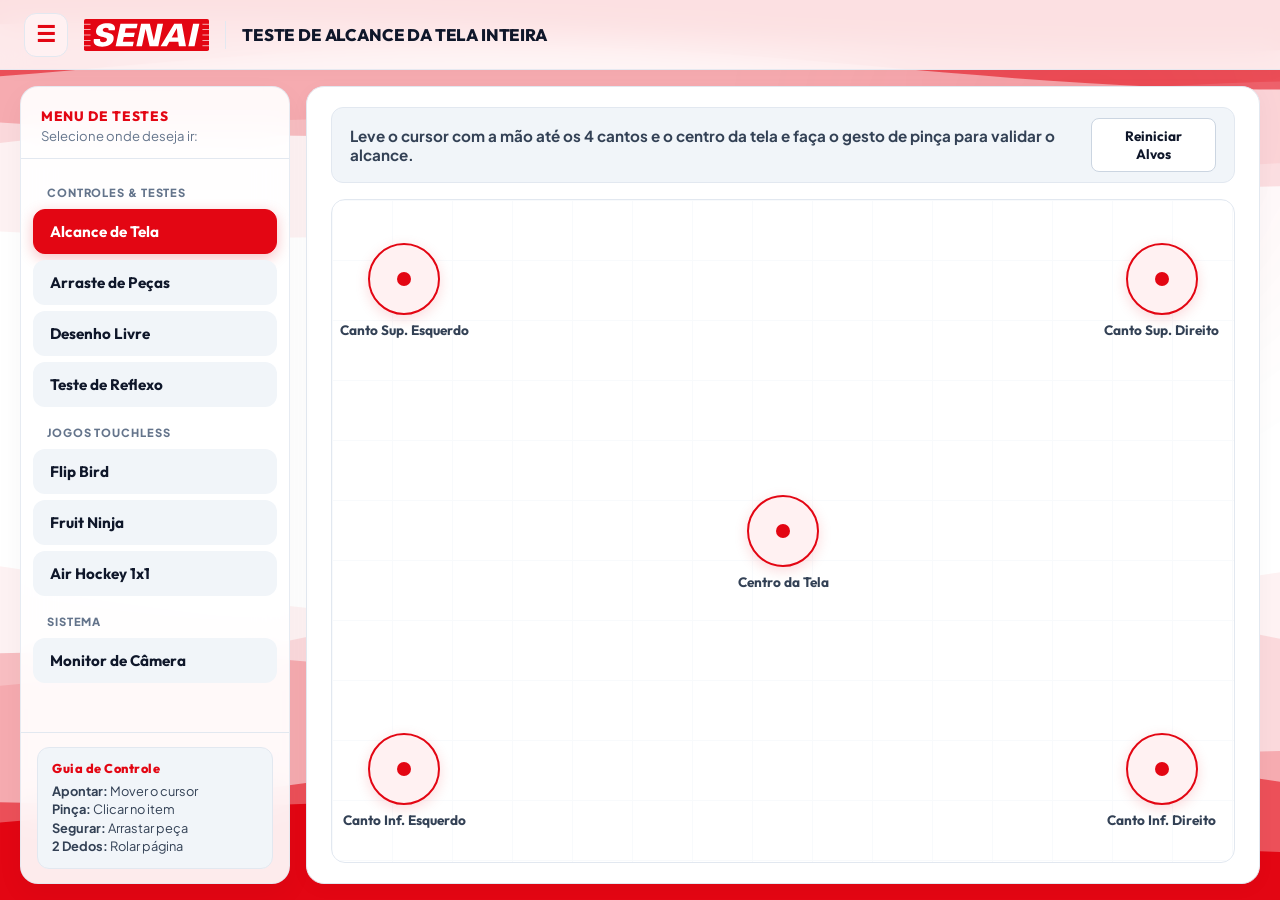
==== commit 230ef5f9: "feat: remover modulo do teclado virtual da interface web de testes" ====
--- a/totem-senai/teste.html
+++ b/totem-senai/teste.html
@@ -788,109 +788,6 @@
       margin-left: 6px;
     }
 
-    /* Teclado Virtual */
-    .keyboard-workspace {
-      flex: 1;
-      display: flex;
-      flex-direction: column;
-      gap: 16px;
-      padding: 10px;
-      overflow-y: auto;
-    }
-
-    .keyboard-display-box {
-      width: 100%;
-      height: 90px;
-      background: #FFFFFF;
-      border: 2px solid var(--border-card);
-      border-radius: 14px;
-      padding: 16px 20px;
-      font-family: var(--font-display);
-      font-size: 1.35rem;
-      font-weight: 700;
-      color: var(--text-title);
-      display: flex;
-      align-items: center;
-      justify-content: space-between;
-      box-shadow: inset 0 2px 6px rgba(0,0,0,0.03);
-    }
-
-    .keyboard-text-content {
-      flex: 1;
-      white-space: nowrap;
-      overflow-x: auto;
-      letter-spacing: 0.02em;
-    }
-
-    .keyboard-cursor-blink {
-      display: inline-block;
-      width: 3px;
-      height: 1.2em;
-      background: var(--senai-red);
-      vertical-align: middle;
-      animation: blinkCursor 0.8s infinite;
-      margin-left: 3px;
-    }
-
-    @keyframes blinkCursor {
-      0%, 100% { opacity: 1; }
-      50% { opacity: 0; }
-    }
-
-    .keyboard-grid {
-      display: flex;
-      flex-direction: column;
-      gap: 8px;
-      align-items: center;
-      width: 100%;
-      max-width: 900px;
-      margin: 0 auto;
-    }
-
-    .keyboard-row {
-      display: flex;
-      gap: 8px;
-      width: 100%;
-      justify-content: center;
-    }
-
-    .key-btn {
-      flex: 1;
-      height: 52px;
-      background: #FFFFFF;
-      border: 1px solid var(--border-card);
-      border-radius: 10px;
-      font-family: var(--font-display);
-      font-size: 1.05rem;
-      font-weight: 700;
-      color: var(--text-title);
-      cursor: pointer;
-      display: flex;
-      align-items: center;
-      justify-content: center;
-      transition: all 0.15s ease;
-      box-shadow: 0 2px 5px rgba(0, 0, 0, 0.04);
-      user-select: none;
-    }
-
-    .key-btn:hover {
-      background: var(--senai-red-subtle);
-      border-color: var(--senai-red-border);
-      color: var(--senai-red);
-      transform: translateY(-2px);
-      box-shadow: 0 6px 14px rgba(227, 6, 19, 0.12);
-    }
-
-    .key-btn:active {
-      transform: translateY(1px);
-      background: var(--senai-red);
-      color: #FFFFFF;
-    }
-
-    .key-btn.key-wide { flex: 1.6; }
-    .key-btn.key-space { flex: 4.5; }
-    .key-btn.key-action { background: var(--subtle-card); color: var(--text-body); }
-
     /* Teste de Reflexo */
     .reaction-arena {
       flex: 1;
@@ -1074,9 +971,6 @@
         <button class="nav-item" data-view="draw">
           <span>Desenho Livre</span>
         </button>
-        <button class="nav-item" data-view="keyboard">
-          <span>Teclado Virtual</span>
-        </button>
         <button class="nav-item" data-view="reaction">
           <span>Teste de Reflexo</span>
         </button>
@@ -1296,80 +1190,6 @@
         </div>
       </div>
 
-
-      <!-- ==================== MÓDULO 4: TECLADO VIRTUAL ==================== -->
-      <div class="view-panel" id="viewKeyboard">
-        <div class="panel-header-strip">
-          <span class="panel-header-text">
-            Aponte o cursor sobre as teclas e faça a pinça para digitar textos sem tocar no teclado físico.
-          </span>
-          <div style="display: flex; gap: 8px;">
-            <button class="btn-secondary" id="btnCopyKeyboard">Copiar Texto</button>
-            <button class="btn-secondary" id="btnClearKeyboard">Limpar</button>
-          </div>
-        </div>
-
-        <div class="keyboard-workspace">
-          <div class="keyboard-display-box">
-            <div class="keyboard-text-content" id="keyboardDisplay">SENAI TECNOLOGIA E INOVAÇÃO<span class="keyboard-cursor-blink"></span></div>
-          </div>
-
-          <div class="keyboard-grid" id="virtualKeyboard">
-            <div class="keyboard-row">
-              <button class="key-btn" data-key="1">1</button>
-              <button class="key-btn" data-key="2">2</button>
-              <button class="key-btn" data-key="3">3</button>
-              <button class="key-btn" data-key="4">4</button>
-              <button class="key-btn" data-key="5">5</button>
-              <button class="key-btn" data-key="6">6</button>
-              <button class="key-btn" data-key="7">7</button>
-              <button class="key-btn" data-key="8">8</button>
-              <button class="key-btn" data-key="9">9</button>
-              <button class="key-btn" data-key="0">0</button>
-              <button class="key-btn key-wide key-action" data-key="BACKSPACE">⌫</button>
-            </div>
-            <div class="keyboard-row">
-              <button class="key-btn" data-key="Q">Q</button>
-              <button class="key-btn" data-key="W">W</button>
-              <button class="key-btn" data-key="E">E</button>
-              <button class="key-btn" data-key="R">R</button>
-              <button class="key-btn" data-key="T">T</button>
-              <button class="key-btn" data-key="Y">Y</button>
-              <button class="key-btn" data-key="U">U</button>
-              <button class="key-btn" data-key="I">I</button>
-              <button class="key-btn" data-key="O">O</button>
-              <button class="key-btn" data-key="P">P</button>
-            </div>
-            <div class="keyboard-row">
-              <button class="key-btn" data-key="A">A</button>
-              <button class="key-btn" data-key="S">S</button>
-              <button class="key-btn" data-key="D">D</button>
-              <button class="key-btn" data-key="F">F</button>
-              <button class="key-btn" data-key="G">G</button>
-              <button class="key-btn" data-key="H">H</button>
-              <button class="key-btn" data-key="J">J</button>
-              <button class="key-btn" data-key="K">K</button>
-              <button class="key-btn" data-key="L">L</button>
-              <button class="key-btn" data-key="Ç">Ç</button>
-            </div>
-            <div class="keyboard-row">
-              <button class="key-btn key-wide key-action" id="btnCapsLock" data-key="CAPS">CAPS</button>
-              <button class="key-btn" data-key="Z">Z</button>
-              <button class="key-btn" data-key="X">X</button>
-              <button class="key-btn" data-key="C">C</button>
-              <button class="key-btn" data-key="V">V</button>
-              <button class="key-btn" data-key="B">B</button>
-              <button class="key-btn" data-key="N">N</button>
-              <button class="key-btn" data-key="M">M</button>
-              <button class="key-btn" data-key=".">.</button>
-              <button class="key-btn key-wide key-action" data-key="ENTER">↵ ENTER</button>
-            </div>
-            <div class="keyboard-row">
-              <button class="key-btn key-space" data-key="SPACE">BARRA DE ESPAÇO</button>
-            </div>
-          </div>
-        </div>
-      </div>
 
       <!-- ==================== MÓDULO 5: TESTE DE REFLEXO ==================== -->
       <div class="view-panel" id="viewReaction">
@@ -1603,7 +1423,6 @@
         range: document.getElementById("viewRange"),
         drag: document.getElementById("viewDrag"),
         draw: document.getElementById("viewDraw"),
-        keyboard: document.getElementById("viewKeyboard"),
         reaction: document.getElementById("viewReaction"),
         flappy: document.getElementById("viewFlappy"),
         fruitninja: document.getElementById("viewFruitNinja"),
@@ -1615,7 +1434,6 @@
         range: "TESTE DE ALCANCE DA TELA INTEIRA",
         drag: "ARRASTE DE PEÇAS INDUSTRIAIS (DRAG & DROP)",
         draw: "DESENHO LIVRE & PRECISÃO DE CURSOR",
-        keyboard: "TECLADO VIRTUAL TOUCHLESS",
         reaction: "TESTE DE REFLEXO E VELOCIDADE DE CLIQUE",
         flappy: "JOGO FLIP BIRD (SENAI EDITION)",
         fruitninja: "JOGO FRUIT NINJA (CORTE GESTUAL)",
@@ -1953,54 +1771,6 @@
       }
 
       // ===================================================================
-      // 4. MÓDULO TECLADO VIRTUAL TOUCHLESS
-      // ===================================================================
-      const keyboardDisplay = document.getElementById("keyboardDisplay");
-      const keys = document.querySelectorAll(".key-btn");
-      let currentKeyboardText = "SENAI TECNOLOGIA E INOVAÇÃO";
-      let isCaps = true;
-
-      function updateKeyboardDisplay() {
-        keyboardDisplay.innerHTML = (currentKeyboardText || "") + '<span class="keyboard-cursor-blink"></span>';
-      }
-
-      keys.forEach(k => {
-        k.addEventListener("click", () => {
-          playTickSound();
-          const keyVal = k.dataset.key;
-          if (keyVal === "BACKSPACE") {
-            currentKeyboardText = currentKeyboardText.slice(0, -1);
-          } else if (keyVal === "SPACE") {
-            currentKeyboardText += " ";
-          } else if (keyVal === "ENTER") {
-            showToast("Texto confirmado: " + currentKeyboardText);
-            playSuccessChime();
-          } else if (keyVal === "CAPS") {
-            isCaps = !isCaps;
-            k.style.background = isCaps ? "var(--senai-red)" : "";
-            k.style.color = isCaps ? "#FFFFFF" : "";
-          } else if (keyVal) {
-            currentKeyboardText += isCaps ? keyVal.toUpperCase() : keyVal.toLowerCase();
-          }
-          updateKeyboardDisplay();
-        });
-      });
-
-      document.getElementById("btnClearKeyboard").addEventListener("click", () => {
-        currentKeyboardText = "";
-        updateKeyboardDisplay();
-        showToast("Texto limpo!");
-      });
-
-      document.getElementById("btnCopyKeyboard").addEventListener("click", () => {
-        navigator.clipboard.writeText(currentKeyboardText).then(() => {
-          showToast("Texto copiado para a área de transferência!");
-          playSuccessChime();
-        }).catch(() => {
-          showToast("Texto copiado!");
-        });
-      });
-
       // ===================================================================
       // 5. MÓDULO TESTE DE REFLEXO & VELOCIDADE DE CLIQUE
       // ===================================================================
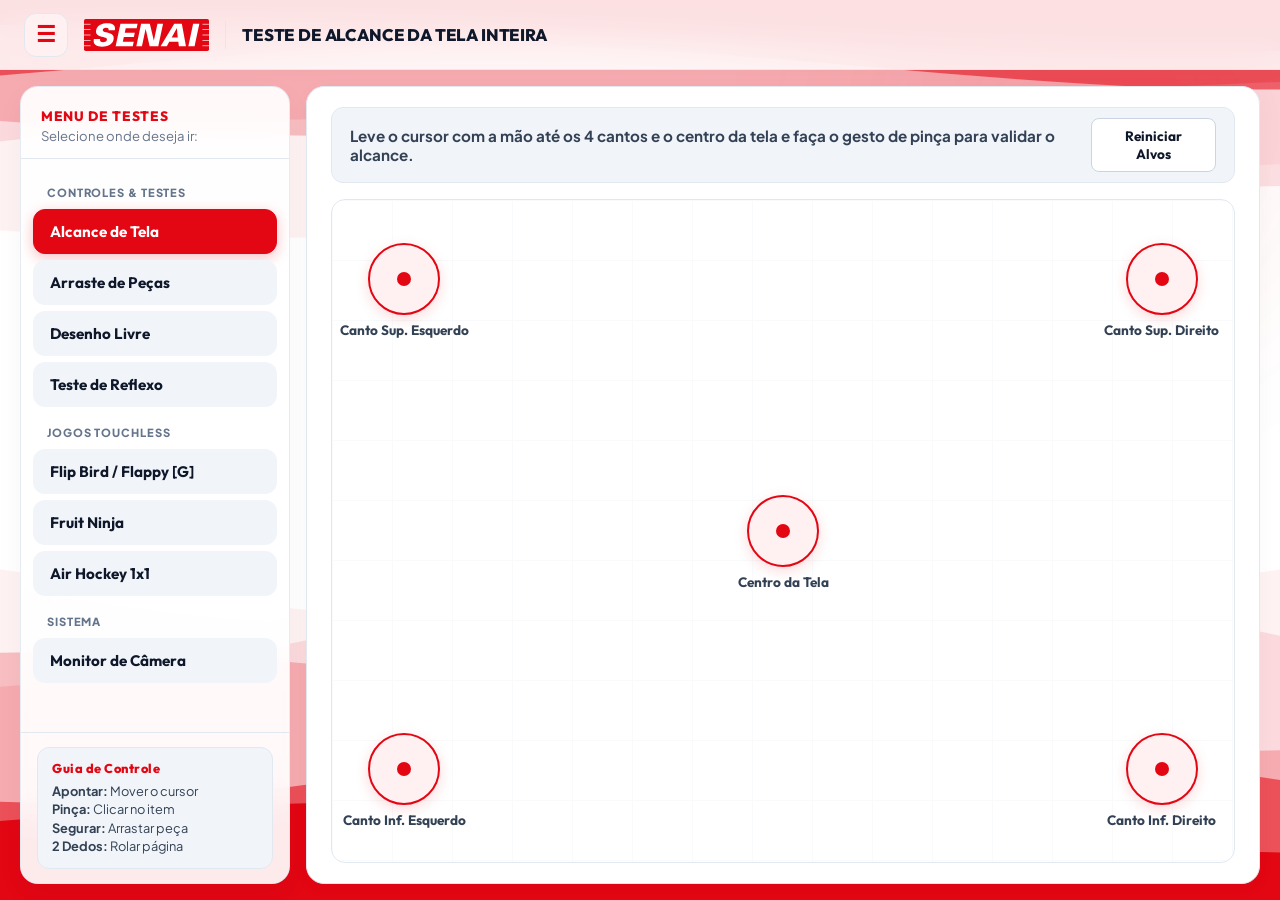
==== commit 3d4f7418: "feat: iniciar flappy_mouse.py com main.py e adicionar atalho 'G' para aba do jogo na web" ====
--- a/totem-senai/teste.html
+++ b/totem-senai/teste.html
@@ -976,8 +976,8 @@
         </button>
 
         <div class="nav-section-label">Jogos Touchless</div>
-        <button class="nav-item" data-view="flappy">
-          <span>Flip Bird</span>
+        <button class="nav-item" data-view="flappy" title="Atalho: pressione 'G' no teclado para abrir">
+          <span>Flip Bird / Flappy [G]</span>
         </button>
         <button class="nav-item" data-view="fruitninja">
           <span>Fruit Ninja</span>
@@ -1443,33 +1443,43 @@
 
       const moduleTitle = document.getElementById("moduleTitle");
 
+      function switchView(viewKey) {
+        if (!panels[viewKey]) return;
+
+        navItems.forEach(i => {
+          if (i.dataset.view === viewKey) {
+            i.classList.add("active");
+          } else {
+            i.classList.remove("active");
+          }
+        });
+
+        Object.keys(panels).forEach(k => {
+          if (k === viewKey) {
+            panels[k].classList.add("active");
+          } else {
+            panels[k].classList.remove("active");
+          }
+        });
+
+        if (titles[viewKey]) {
+          moduleTitle.textContent = titles[viewKey];
+        }
+
+        if (viewKey === "draw") {
+          resizeDrawingCanvas();
+        } else if (viewKey === "flappy") {
+          initFlappyGame();
+        } else if (viewKey === "fruitninja") {
+          initFruitNinjaGame();
+        } else if (viewKey === "hockey") {
+          initAirHockeyGame();
+        }
+      }
+
       navItems.forEach(item => {
         item.addEventListener("click", () => {
-          navItems.forEach(i => i.classList.remove("active"));
-          item.classList.add("active");
-
-          const viewKey = item.dataset.view;
-          Object.keys(panels).forEach(k => {
-            if (k === viewKey) {
-              panels[k].classList.add("active");
-            } else {
-              panels[k].classList.remove("active");
-            }
-          });
-
-          if (titles[viewKey]) {
-            moduleTitle.textContent = titles[viewKey];
-          }
-
-          if (viewKey === "draw") {
-            resizeDrawingCanvas();
-          } else if (viewKey === "flappy") {
-            initFlappyGame();
-          } else if (viewKey === "fruitninja") {
-            initFruitNinjaGame();
-          } else if (viewKey === "hockey") {
-            initAirHockeyGame();
-          }
+          switchView(item.dataset.view);
         });
       });
 
@@ -1706,8 +1716,13 @@
       }
 
       window.addEventListener("keydown", (e) => {
+        if (e.target && (e.target.tagName === "INPUT" || e.target.tagName === "TEXTAREA")) return;
+
         if (e.key === "f" || e.key === "F") {
           toggleFullScreen();
+        } else if (e.key === "g" || e.key === "G") {
+          switchView("flappy");
+          showToast("🎮 Aba Flip Bird / Flappy Ativada! [Atalho G]");
         }
       });
 
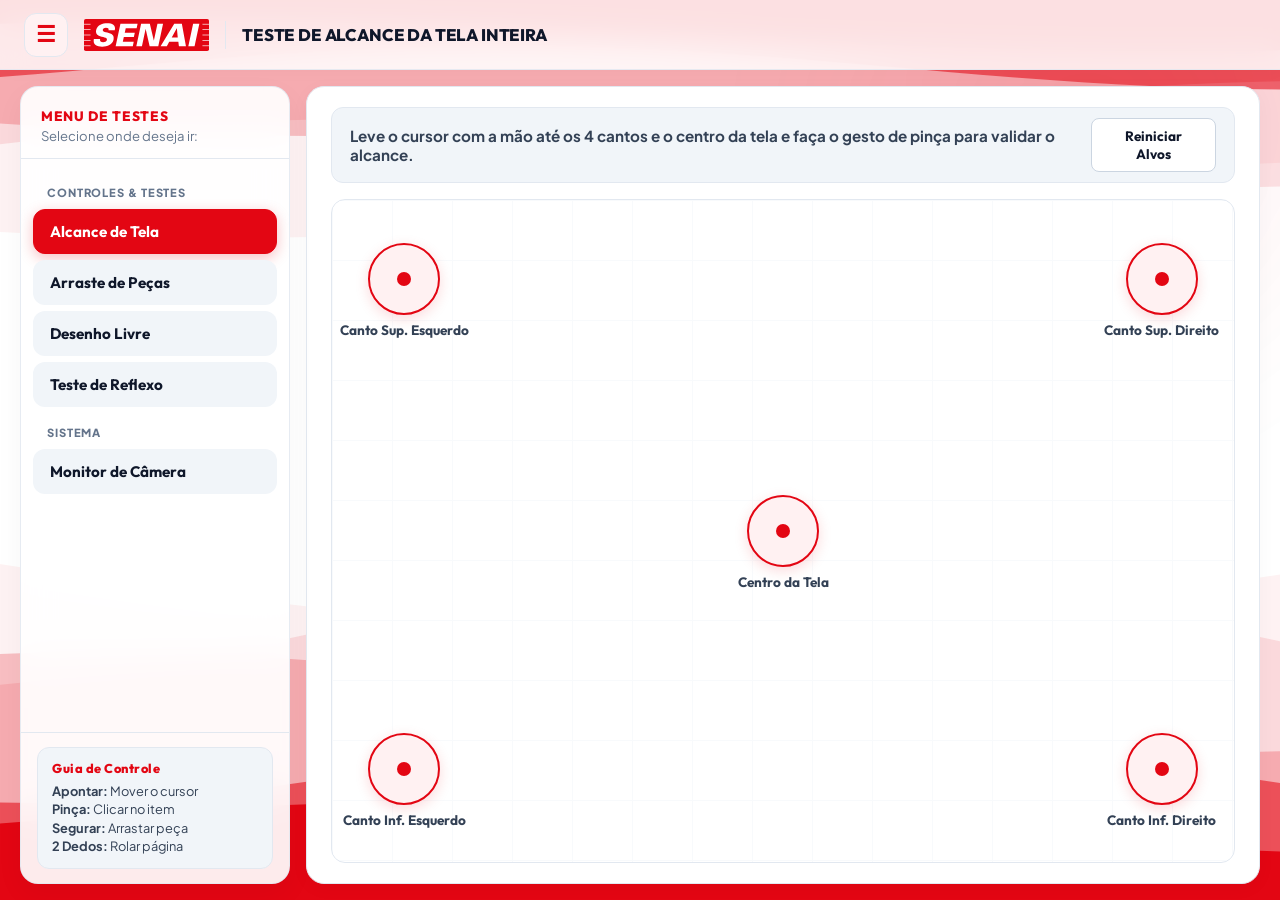
==== commit a8f282e4: "feat: migrar sistema para 100% Python com flappy_mouse.py e remover jogos web" ====
--- a/totem-senai/teste.html
+++ b/totem-senai/teste.html
@@ -975,17 +975,6 @@
           <span>Teste de Reflexo</span>
         </button>
 
-        <div class="nav-section-label">Jogos Touchless</div>
-        <button class="nav-item" data-view="flappy" title="Atalho: pressione 'G' no teclado para abrir">
-          <span>Flip Bird / Flappy [G]</span>
-        </button>
-        <button class="nav-item" data-view="fruitninja">
-          <span>Fruit Ninja</span>
-        </button>
-        <button class="nav-item" data-view="hockey">
-          <span>Air Hockey 1x1</span>
-        </button>
-
         <div class="nav-section-label">Sistema</div>
         <button class="nav-item" data-view="camera">
           <span>Monitor de Câmera</span>
@@ -1210,93 +1199,6 @@
           <div class="reaction-arena" id="reactionArena">
             <div class="reaction-target" id="reactionTarget"></div>
           </div>
-        </div>
-      </div>
-
-      <!-- ==================== MÓDULO 6: JOGO FLIP BIRD (SENAI EDITION) ==================== -->
-      <div class="view-panel" id="viewFlappy">
-        <div class="panel-header-strip">
-          <span class="panel-header-text">
-            Pilote o Drone Tecnológico SENAI pelos obstáculos industriais. Faça a pinça com os dedos ou clique para voar!
-          </span>
-          <div style="display: flex; gap: 8px;">
-            <button class="btn-primary" id="btnPlayFlappy">Iniciar Voo</button>
-            <button class="btn-secondary" id="btnRestartFlappy">Reiniciar Voo</button>
-          </div>
-        </div>
-
-        <div class="game-arena-wrapper">
-          <div class="game-overlay-hud">
-            <div class="game-stat-card">Pontuação: <span id="flappyScore">0</span></div>
-            <div class="game-stat-card">Recorde: <span id="flappyBest">0</span></div>
-          </div>
-          <div class="game-start-overlay" id="flappyStartOverlay">
-            <div class="game-start-card">
-              <h3 id="flappyOverlayTitle">PRONTO PARA DECOLAR?</h3>
-              <p id="flappyOverlayText">Pilote o Drone Tecnológico SENAI. Faça o gesto de pinça no ar ou clique para bater asas.</p>
-              <button class="btn-start-lg" id="btnBigStartFlappy">DECOLAR AGORA</button>
-            </div>
-          </div>
-          <canvas id="flappyCanvas" class="game-canvas" width="560" height="540"></canvas>
-        </div>
-      </div>
-
-      <!-- ==================== MÓDULO 7: JOGO FRUIT NINJA ==================== -->
-      <div class="view-panel" id="viewFruitNinja">
-        <div class="panel-header-strip">
-          <span class="panel-header-text">
-            Mova o dedo pelo ar como uma lâmina laser cortando as frutas que sobem pela tela. Cuidado com as bombas vermelhas!
-          </span>
-          <div style="display: flex; gap: 8px;">
-            <button class="btn-primary" id="btnPlayFruit">Iniciar Jogo</button>
-            <button class="btn-secondary" id="btnRestartFruit">Reiniciar Partida</button>
-          </div>
-        </div>
-
-        <div class="game-arena-wrapper">
-          <div class="game-overlay-hud">
-            <div class="game-stat-card">Pontos: <span id="fruitScore">0</span></div>
-            <div class="game-stat-card">Combo: <span id="fruitCombo">x1</span></div>
-            <div class="game-stat-card">Vidas: <span id="fruitLives">♥♥♥</span></div>
-          </div>
-          <div class="game-start-overlay" id="fruitStartOverlay">
-            <div class="game-start-card">
-              <h3>FRUIT NINJA</h3>
-              <p>Mova a mão rapidamente pelo ar cortando as frutas com o laser. Desvie das bombas!</p>
-              <button class="btn-start-lg" id="btnBigStartFruit">COMEÇAR JOGO</button>
-            </div>
-          </div>
-          <canvas id="fruitCanvas" class="game-canvas" width="850" height="540"></canvas>
-        </div>
-      </div>
-
-      <!-- ==================== MÓDULO 8: JOGO AIR HOCKEY 1X1 ==================== -->
-      <div class="view-panel" id="viewHockey">
-        <div class="panel-header-strip">
-          <span class="panel-header-text">
-            Controle o rebatedor vermelho com o cursor. Rebata o disco com velocidade e vença a IA em uma partida de 7 pontos!
-          </span>
-          <div style="display: flex; gap: 8px;">
-            <button class="btn-primary" id="btnPlayHockey">Iniciar Partida</button>
-            <button class="btn-secondary" id="btnHockeyDifficulty">Modo: IA Normal</button>
-            <button class="btn-secondary" id="btnRestartHockey">Nova Partida</button>
-          </div>
-        </div>
-
-        <div class="game-arena-wrapper">
-          <div class="game-overlay-hud">
-            <div class="game-stat-card">Você (Vermelho): <span id="hockeyScoreUser">0</span></div>
-            <div class="game-stat-card">Status: <span id="hockeyStatus">Primeiro a 7 pontos vence</span></div>
-            <div class="game-stat-card">IA (Azul): <span id="hockeyScoreAI">0</span></div>
-          </div>
-          <div class="game-start-overlay" id="hockeyStartOverlay">
-            <div class="game-start-card">
-              <h3>AIR HOCKEY 1X1</h3>
-              <p>Mova o rebatedor vermelho para defender e rebater no gol da IA. O primeiro a 7 pontos vence!</p>
-              <button class="btn-start-lg" id="btnBigStartHockey">COMEÇAR PARTIDA</button>
-            </div>
-          </div>
-          <canvas id="hockeyCanvas" class="game-canvas" width="850" height="520"></canvas>
         </div>
       </div>
 
@@ -1424,9 +1326,6 @@
         drag: document.getElementById("viewDrag"),
         draw: document.getElementById("viewDraw"),
         reaction: document.getElementById("viewReaction"),
-        flappy: document.getElementById("viewFlappy"),
-        fruitninja: document.getElementById("viewFruitNinja"),
-        hockey: document.getElementById("viewHockey"),
         camera: document.getElementById("viewCamera")
       };
 
@@ -1435,9 +1334,6 @@
         drag: "ARRASTE DE PEÇAS INDUSTRIAIS (DRAG & DROP)",
         draw: "DESENHO LIVRE & PRECISÃO DE CURSOR",
         reaction: "TESTE DE REFLEXO E VELOCIDADE DE CLIQUE",
-        flappy: "JOGO FLIP BIRD (SENAI EDITION)",
-        fruitninja: "JOGO FRUIT NINJA (CORTE GESTUAL)",
-        hockey: "JOGO AIR HOCKEY 1 CONTRA 1",
         camera: "MONITOR DE CÂMERA & GESTOS"
       };
 
@@ -1468,12 +1364,6 @@
 
         if (viewKey === "draw") {
           resizeDrawingCanvas();
-        } else if (viewKey === "flappy") {
-          initFlappyGame();
-        } else if (viewKey === "fruitninja") {
-          initFruitNinjaGame();
-        } else if (viewKey === "hockey") {
-          initAirHockeyGame();
         }
       }
 
@@ -1722,7 +1612,7 @@
           toggleFullScreen();
         } else if (e.key === "g" || e.key === "G") {
           switchView("flappy");
-          showToast("🎮 Aba Flip Bird / Flappy Ativada! [Atalho G]");
+          showToast("🎮 O jogo ativo é o Flappy Bird em Python (flappy_mouse.py)!");
         }
       });
 
@@ -1871,824 +1761,6 @@
         }, 1000);
       });
 
-      // ===================================================================
-      // 6. JOGO TOUCHLESS: FLIP BIRD (SENAI DRONE EDITION)
-      // ===================================================================
-      const flappyCanvas = document.getElementById("flappyCanvas");
-      const flappyCtx = flappyCanvas.getContext("2d");
-      const flappyScoreEl = document.getElementById("flappyScore");
-      const flappyBestEl = document.getElementById("flappyBest");
-      const btnRestartFlappy = document.getElementById("btnRestartFlappy");
-      const btnPlayFlappy = document.getElementById("btnPlayFlappy");
-      const btnBigStartFlappy = document.getElementById("btnBigStartFlappy");
-      const flappyStartOverlay = document.getElementById("flappyStartOverlay");
-      const flappyOverlayTitle = document.getElementById("flappyOverlayTitle");
-      const flappyOverlayText = document.getElementById("flappyOverlayText");
-
-      let flappyBest = parseInt(localStorage.getItem("senai_flappy_best") || "0");
-      flappyBestEl.textContent = flappyBest;
-
-      let drone = { x: 95, y: 240, vy: 0, r: 18, angle: 0, jump: -6.4, gravity: 0.34 };
-      let droneParticles = [];
-      let flappyPipes = [];
-      let flappyScore = 0;
-      let flappyGameOver = false;
-      let flappyStarted = false;
-      let flappyRunning = false;
-
-      function resetFlappyGame() {
-        drone.y = flappyCanvas.height / 2;
-        drone.vy = 0;
-        drone.angle = 0;
-        droneParticles = [];
-        flappyPipes = [];
-        flappyScore = 0;
-        flappyGameOver = false;
-        flappyScoreEl.textContent = "0";
-
-        // Primeiro cano industrial
-        flappyPipes.push({
-          x: flappyCanvas.width + 50,
-          topH: 140,
-          bottomY: 290,
-          w: 68,
-          passed: false
-        });
-      }
-
-      function startFlappyGame() {
-        flappyStarted = true;
-        flappyStartOverlay.classList.add("hidden");
-        btnPlayFlappy.textContent = "Pausar";
-        resetFlappyGame();
-        playTickSound();
-      }
-
-      function toggleFlappyGame() {
-        if (!flappyStarted) {
-          startFlappyGame();
-        } else {
-          flappyStarted = false;
-          btnPlayFlappy.textContent = "Continuar";
-          flappyOverlayTitle.textContent = "VOO PAUSADO";
-          flappyOverlayText.textContent = "Clique para retomar a pilotagem do drone.";
-          btnBigStartFlappy.textContent = "CONTINUAR VOO";
-          flappyStartOverlay.classList.remove("hidden");
-        }
-      }
-
-      function triggerFlap() {
-        if (!flappyStarted) {
-          startFlappyGame();
-          return;
-        }
-        if (flappyGameOver) {
-          startFlappyGame();
-          return;
-        }
-        drone.vy = drone.jump;
-        playTickSound();
-
-        // Emitir faíscas / partículas de propulsão do motor traseiro
-        for (let i = 0; i < 6; i++) {
-          droneParticles.push({
-            x: drone.x - drone.r - 4,
-            y: drone.y + (Math.random() - 0.5) * 8,
-            vx: -(2 + Math.random() * 3),
-            vy: (Math.random() - 0.5) * 2,
-            life: 1.0,
-            color: Math.random() < 0.6 ? "#E30613" : "#F59E0B"
-          });
-        }
-      }
-
-      btnPlayFlappy.addEventListener("click", toggleFlappyGame);
-      btnBigStartFlappy.addEventListener("click", startFlappyGame);
-      flappyCanvas.addEventListener("click", triggerFlap);
-      btnRestartFlappy.addEventListener("click", () => {
-        startFlappyGame();
-      });
-
-      function handleFlappyGameOver() {
-        flappyGameOver = true;
-        flappyStarted = false;
-        playTickSound();
-
-        if (flappyScore > flappyBest) {
-          flappyBest = flappyScore;
-          localStorage.setItem("senai_flappy_best", flappyBest);
-          flappyBestEl.textContent = flappyBest;
-        }
-
-        flappyOverlayTitle.textContent = "FIM DE VOO!";
-        flappyOverlayText.textContent = `Você conquistou ${flappyScore} pontos desviando dos obstáculos industriais. Excelente pilotagem!`;
-        btnBigStartFlappy.textContent = "DECOLAR NOVAMENTE";
-        btnPlayFlappy.textContent = "Iniciar Voo";
-        flappyStartOverlay.classList.remove("hidden");
-      }
-
-      function initFlappyGame() {
-        if (flappyRunning) return;
-        flappyRunning = true;
-        resetFlappyGame();
-
-        function loop() {
-          if (!panels.flappy.classList.contains("active")) {
-            flappyRunning = false;
-            return;
-          }
-
-          const W = flappyCanvas.width;
-          const H = flappyCanvas.height;
-
-          // Fundo Limpo e Elegante com Grade Sutil
-          flappyCtx.fillStyle = "#F8FAFC";
-          flappyCtx.fillRect(0, 0, W, H);
-
-          // Grid industrial sutil
-          flappyCtx.strokeStyle = "rgba(226, 232, 240, 0.7)";
-          flappyCtx.lineWidth = 1;
-          for (let gx = 0; gx < W; gx += 40) {
-            flappyCtx.beginPath();
-            flappyCtx.moveTo(gx, 0);
-            flappyCtx.lineTo(gx, H);
-            flappyCtx.stroke();
-          }
-
-          // Piso
-          flappyCtx.fillStyle = "rgba(241, 245, 249, 0.95)";
-          flappyCtx.fillRect(0, H - 30, W, 30);
-          flappyCtx.strokeStyle = "rgba(203, 213, 225, 0.8)";
-          flappyCtx.beginPath();
-          flappyCtx.moveTo(0, H - 30);
-          flappyCtx.lineTo(W, H - 30);
-          flappyCtx.stroke();
-
-          // Física e Obstáculos
-          if (flappyStarted && !flappyGameOver) {
-            drone.vy += drone.gravity;
-            drone.y += drone.vy;
-            drone.angle = Math.min(Math.PI / 4, Math.max(-Math.PI / 4, drone.vy * 0.08));
-
-            // Colisão Chão / Teto
-            if (drone.y + drone.r >= H - 30 || drone.y - drone.r <= 0) {
-              handleFlappyGameOver();
-            }
-
-            // Gerar Novas Torres Industriais
-            const lastPipe = flappyPipes[flappyPipes.length - 1];
-            if (lastPipe && lastPipe.x < W - 220) {
-              const gap = 145;
-              const minH = 60;
-              const maxH = H - gap - minH - 60;
-              const topH = Math.floor(minH + Math.random() * (maxH - minH));
-              flappyPipes.push({
-                x: W,
-                topH: topH,
-                bottomY: topH + gap,
-                w: 68,
-                passed: false
-              });
-            }
-
-            // Mover e Colidir Torres
-            for (let i = flappyPipes.length - 1; i >= 0; i--) {
-              const p = flappyPipes[i];
-              p.x -= 2.8;
-
-              // Checar Pontuação
-              if (!p.passed && p.x + p.w < drone.x) {
-                p.passed = true;
-                flappyScore++;
-                flappyScoreEl.textContent = flappyScore;
-                playSuccessChime();
-                if (flappyScore > flappyBest) {
-                  flappyBest = flappyScore;
-                  flappyBestEl.textContent = flappyBest;
-                  localStorage.setItem("senai_flappy_best", flappyBest);
-                }
-              }
-
-              // Colisão com os Canos
-              if (drone.x + drone.r > p.x && drone.x - drone.r < p.x + p.w) {
-                if (drone.y - drone.r < p.topH || drone.y + drone.r > p.bottomY) {
-                  handleFlappyGameOver();
-                  break;
-                }
-              }
-
-              // Remover canos fora da tela
-              if (p.x + p.w < -20) {
-                flappyPipes.splice(i, 1);
-              }
-            }
-          }
-
-          // Renderizar Torres Industriais SENAI
-          flappyPipes.forEach(p => {
-            // Torre Superior
-            flappyCtx.fillStyle = "#F1F5F9";
-            flappyCtx.fillRect(p.x, 0, p.w, p.topH);
-            flappyCtx.strokeStyle = "rgba(227, 6, 19, 0.4)";
-            flappyCtx.lineWidth = 2;
-            flappyCtx.strokeRect(p.x, 0, p.w, p.topH);
-
-            // Faixa Vermelha de Borda Superior
-            flappyCtx.fillStyle = "#E30613";
-            flappyCtx.fillRect(p.x, p.topH - 14, p.w, 14);
-
-            // Torre Inferior
-            flappyCtx.fillStyle = "#F1F5F9";
-            flappyCtx.fillRect(p.x, p.bottomY, p.w, H - 30 - p.bottomY);
-            flappyCtx.strokeStyle = "rgba(227, 6, 19, 0.4)";
-            flappyCtx.lineWidth = 2;
-            flappyCtx.strokeRect(p.x, p.bottomY, p.w, H - 30 - p.bottomY);
-
-            // Faixa Vermelha de Borda Inferior
-            flappyCtx.fillStyle = "#E30613";
-            flappyCtx.fillRect(p.x, p.bottomY, p.w, 14);
-          });
-
-          // Partículas de Fumaça / Propulsão do Drone
-          for (let i = droneParticles.length - 1; i >= 0; i--) {
-            const pt = droneParticles[i];
-            pt.x += pt.vx;
-            pt.y += pt.vy;
-            pt.life -= 0.04;
-            if (pt.life <= 0) {
-              droneParticles.splice(i, 1);
-              continue;
-            }
-            flappyCtx.beginPath();
-            flappyCtx.arc(pt.x, pt.y, 4 * pt.life, 0, Math.PI * 2);
-            flappyCtx.fillStyle = pt.color;
-            flappyCtx.fill();
-          }
-
-          // Renderizar Drone Tecnológico SENAI
-          flappyCtx.save();
-          flappyCtx.translate(drone.x, drone.y);
-          flappyCtx.rotate(drone.angle);
-
-          // Turbina / Motor Traseiro
-          flappyCtx.fillStyle = "#111827";
-          flappyCtx.fillRect(-drone.r - 6, -5, 8, 10);
-          flappyCtx.fillStyle = "#E30613";
-          flappyCtx.fillRect(-drone.r - 8, -3, 3, 6);
-
-          // Fuselagem Aerodinâmica Branca
-          flappyCtx.beginPath();
-          flappyCtx.arc(0, 0, drone.r, 0, Math.PI * 2);
-          flappyCtx.fillStyle = "#FFFFFF";
-          flappyCtx.fill();
-          flappyCtx.lineWidth = 3;
-          flappyCtx.strokeStyle = "#E30613";
-          flappyCtx.stroke();
-
-          // Cabine de Pilotagem Vermelha Translúcida
-          flappyCtx.beginPath();
-          flappyCtx.arc(5, -2, 7.5, 0, Math.PI * 2);
-          flappyCtx.fillStyle = "#E30613";
-          flappyCtx.fill();
-
-          // Ponto de Luz / Reflexo da Cabine
-          flappyCtx.beginPath();
-          flappyCtx.arc(7, -4, 2.5, 0, Math.PI * 2);
-          flappyCtx.fillStyle = "#FFFFFF";
-          flappyCtx.fill();
-
-          flappyCtx.restore();
-
-          requestAnimationFrame(loop);
-        }
-
-        }
-      // ===================================================================
-      // 7. JOGO TOUCHLESS: FRUIT NINJA
-      // ===================================================================
-      const fruitCanvas = document.getElementById("fruitCanvas");
-      const fruitCtx = fruitCanvas.getContext("2d");
-      const fruitScoreEl = document.getElementById("fruitScore");
-      const fruitComboEl = document.getElementById("fruitCombo");
-      const fruitLivesEl = document.getElementById("fruitLives");
-      const btnRestartFruit = document.getElementById("btnRestartFruit");
-
-      let fruits = [];
-      let fruitSplashes = [];
-      let bladeTrail = [];
-      let fruitScore = 0;
-      let fruitLives = 3;
-      let fruitRunning = false;
-      let mousePos = { x: -100, y: -100 };
-
-      const FRUIT_TYPES = [
-        { name: "Melancia", color: "#10B981", inside: "#E30613", radius: 36, points: 1 },
-        { name: "Laranja", color: "#F97316", inside: "#FDBA74", radius: 30, points: 1 },
-        { name: "Maçã", color: "#EF4444", inside: "#FEF08A", radius: 28, points: 1 },
-        { name: "Limão", color: "#84CC16", inside: "#D9F99D", radius: 25, points: 2 },
-        { name: "Bomba", color: "#1E293B", inside: "#EF4444", radius: 26, isBomb: true }
-      ];
-
-      function resetFruitNinja() {
-        fruits = [];
-        fruitSplashes = [];
-        bladeTrail = [];
-        fruitScore = 0;
-        fruitLives = 3;
-        fruitScoreEl.textContent = "0";
-        fruitComboEl.textContent = "x1";
-        fruitLivesEl.textContent = "♥♥♥";
-      }
-
-      let fruitStarted = false;
-      const btnPlayFruit = document.getElementById("btnPlayFruit");
-      const btnBigStartFruit = document.getElementById("btnBigStartFruit");
-      const fruitStartOverlay = document.getElementById("fruitStartOverlay");
-
-      function startFruitGame() {
-        fruitStarted = true;
-        fruitStartOverlay.classList.add("hidden");
-        btnPlayFruit.textContent = "Pausar";
-        resetFruitNinja();
-      }
-
-      function toggleFruitGame() {
-        if (!fruitStarted) {
-          startFruitGame();
-        } else {
-          fruitStarted = false;
-          btnPlayFruit.textContent = "Continuar";
-          fruitStartOverlay.classList.remove("hidden");
-        }
-      }
-
-      btnPlayFruit.addEventListener("click", toggleFruitGame);
-      btnBigStartFruit.addEventListener("click", startFruitGame);
-      btnRestartFruit.addEventListener("click", () => {
-        resetFruitNinja();
-        if (!fruitStarted) startFruitGame();
-      });
-
-      fruitCanvas.addEventListener("mousemove", (e) => {
-        const rect = fruitCanvas.getBoundingClientRect();
-        mousePos.x = e.clientX - rect.left;
-        mousePos.y = e.clientY - rect.top;
-        bladeTrail.push({ x: mousePos.x, y: mousePos.y, time: performance.now() });
-      });
-
-      function spawnFruit() {
-        const type = FRUIT_TYPES[Math.floor(Math.random() * (Math.random() < 0.18 ? FRUIT_TYPES.length : FRUIT_TYPES.length - 1))];
-        const x = 100 + Math.random() * (fruitCanvas.width - 200);
-        const vx = (fruitCanvas.width / 2 - x) * 0.015 + (Math.random() - 0.5) * 4;
-        const vy = -(13 + Math.random() * 4.5);
-
-        fruits.push({
-          type: type,
-          x: x,
-          y: fruitCanvas.height + 30,
-          vx: vx,
-          vy: vy,
-          angle: Math.random() * Math.PI * 2,
-          vAngle: (Math.random() - 0.5) * 0.1,
-          sliced: false,
-          parts: null
-        });
-      }
-
-      function initFruitNinjaGame() {
-        if (fruitRunning) return;
-        fruitRunning = true;
-        resetFruitNinja();
-
-        let frame = 0;
-        function loop() {
-          if (!panels.fruitninja.classList.contains("active")) {
-            fruitRunning = false;
-            return;
-          }
-
-          fruitCtx.fillStyle = "#0F172A";
-          fruitCtx.fillRect(0, 0, fruitCanvas.width, fruitCanvas.height);
-
-          frame++;
-          if (fruitStarted && frame % 55 === 0 && fruitLives > 0) {
-            spawnFruit();
-            if (Math.random() < 0.4) spawnFruit();
-          }
-
-          // Update & Draw Splashes
-          for (let i = fruitSplashes.length - 1; i >= 0; i--) {
-            const s = fruitSplashes[i];
-            s.x += s.vx;
-            s.y += s.vy;
-            s.vy += 0.25;
-            s.life -= 0.025;
-            if (s.life <= 0) {
-              fruitSplashes.splice(i, 1);
-              continue;
-            }
-            fruitCtx.beginPath();
-            fruitCtx.arc(s.x, s.y, s.radius * s.life, 0, Math.PI * 2);
-            fruitCtx.fillStyle = s.color;
-            fruitCtx.fill();
-          }
-
-          // Prune Blade Trail
-          const now = performance.now();
-          bladeTrail = bladeTrail.filter(pt => now - pt.time < 180);
-
-          // Draw Laser Blade Trail
-          if (bladeTrail.length > 2) {
-            fruitCtx.beginPath();
-            fruitCtx.moveTo(bladeTrail[0].x, bladeTrail[0].y);
-            for (let i = 1; i < bladeTrail.length; i++) {
-              fruitCtx.lineTo(bladeTrail[i].x, bladeTrail[i].y);
-            }
-            fruitCtx.strokeStyle = "#FFFFFF";
-            fruitCtx.lineWidth = 4;
-            fruitCtx.shadowColor = "#E30613";
-            fruitCtx.shadowBlur = 18;
-            fruitCtx.stroke();
-            fruitCtx.shadowBlur = 0;
-          }
-
-          // Update & Draw Fruits
-          let cutsInFrame = 0;
-          for (let i = fruits.length - 1; i >= 0; i--) {
-            const f = fruits[i];
-
-            if (!f.sliced) {
-              f.x += f.vx;
-              f.y += f.vy;
-              f.vy += 0.32; // Gravity
-              f.angle += f.vAngle;
-
-              // Check blade collision
-              if (bladeTrail.length > 1) {
-                const head = bladeTrail[bladeTrail.length - 1];
-                const prev = bladeTrail[bladeTrail.length - 2];
-                const distToBlade = Math.hypot(head.x - f.x, head.y - f.y);
-
-                if (distToBlade < f.type.radius + 12) {
-                  f.sliced = true;
-                  cutsInFrame++;
-                  playTickSound();
-
-                  if (f.type.isBomb) {
-                    fruitLives--;
-                    fruitLivesEl.textContent = "♥".repeat(Math.max(0, fruitLives));
-                    showToast("Bomba cortada! -1 Vida");
-                    if (fruitLives <= 0) {
-                      showToast("Fim de Jogo! Pontuação: " + fruitScore);
-                    }
-                  } else {
-                    fruitScore += f.type.points;
-                    fruitScoreEl.textContent = fruitScore;
-
-                    // Spawn juice particles
-                    for (let p = 0; p < 16; p++) {
-                      fruitSplashes.push({
-                        x: f.x,
-                        y: f.y,
-                        vx: (Math.random() - 0.5) * 8,
-                        vy: (Math.random() - 0.5) * 8,
-                        radius: 4 + Math.random() * 5,
-                        color: f.type.inside,
-                        life: 1.0
-                      });
-                    }
-
-                    // Split into two halves
-                    f.parts = [
-                      { x: f.x - 8, y: f.y, vx: f.vx - 3, vy: f.vy - 2, angle: f.angle, vAngle: -0.15 },
-                      { x: f.x + 8, y: f.y, vx: f.vx + 3, vy: f.vy - 2, angle: f.angle, vAngle: 0.15 }
-                    ];
-                  }
-                }
-              }
-
-              // Draw Whole Fruit
-              fruitCtx.save();
-              fruitCtx.translate(f.x, f.y);
-              fruitCtx.rotate(f.angle);
-              fruitCtx.beginPath();
-              fruitCtx.arc(0, 0, f.type.radius, 0, Math.PI * 2);
-              fruitCtx.fillStyle = f.type.color;
-              fruitCtx.fill();
-              fruitCtx.lineWidth = 3;
-              fruitCtx.strokeStyle = f.type.isBomb ? "#EF4444" : "#FFFFFF";
-              fruitCtx.stroke();
-              fruitCtx.restore();
-
-              // Drop without slicing
-              if (f.y > fruitCanvas.height + 50 && f.vy > 0) {
-                if (!f.type.isBomb) {
-                  fruitLives--;
-                  fruitLivesEl.textContent = "♥".repeat(Math.max(0, fruitLives));
-                }
-                fruits.splice(i, 1);
-              }
-            } else if (f.parts) {
-              // Draw Sliced Halves
-              f.parts.forEach(half => {
-                half.x += half.vx;
-                half.y += half.vy;
-                half.vy += 0.38;
-                half.angle += half.vAngle;
-
-                fruitCtx.save();
-                fruitCtx.translate(half.x, half.y);
-                fruitCtx.rotate(half.angle);
-                fruitCtx.beginPath();
-                fruitCtx.arc(0, 0, f.type.radius * 0.9, 0, Math.PI);
-                fruitCtx.fillStyle = f.type.inside;
-                fruitCtx.fill();
-                fruitCtx.lineWidth = 2;
-                fruitCtx.strokeStyle = f.type.color;
-                fruitCtx.stroke();
-                fruitCtx.restore();
-              });
-
-              if (f.parts[0].y > fruitCanvas.height + 60) {
-                fruits.splice(i, 1);
-              }
-            }
-          }
-
-          if (cutsInFrame >= 2) {
-            fruitComboEl.textContent = "x" + cutsInFrame + " Combo!";
-          }
-
-          // Game Over Screen
-          if (fruitLives <= 0) {
-            fruitCtx.fillStyle = "rgba(15, 23, 42, 0.75)";
-            fruitCtx.fillRect(0, 0, fruitCanvas.width, fruitCanvas.height);
-            fruitCtx.fillStyle = "#FFFFFF";
-            fruitCtx.font = "800 32px 'Outfit', sans-serif";
-            fruitCtx.textAlign = "center";
-            fruitCtx.fillText("FIM DE JOGO!", fruitCanvas.width / 2, fruitCanvas.height / 2 - 20);
-            fruitCtx.font = "600 18px 'Plus Jakarta Sans', sans-serif";
-            fruitCtx.fillText("Pontuação Final: " + fruitScore + " frutas", fruitCanvas.width / 2, fruitCanvas.height / 2 + 20);
-          }
-
-          requestAnimationFrame(loop);
-        }
-        }
-
-      // ===================================================================
-      // 8. JOGO TOUCHLESS: AIR HOCKEY 1 CONTRA 1
-      // ===================================================================
-      const hockeyCanvas = document.getElementById("hockeyCanvas");
-      const hockeyCtx = hockeyCanvas.getContext("2d");
-      const hockeyScoreUserEl = document.getElementById("hockeyScoreUser");
-      const hockeyScoreAIEl = document.getElementById("hockeyScoreAI");
-      const hockeyStatusEl = document.getElementById("hockeyStatus");
-      const btnRestartHockey = document.getElementById("btnRestartHockey");
-      const btnHockeyDifficulty = document.getElementById("btnHockeyDifficulty");
-
-      let hockeyRunning = false;
-      let hockeyUserScore = 0;
-      let hockeyAIScore = 0;
-      let hockeyDiff = "normal"; // normal, pro
-
-      let puck = { x: 425, y: 260, vx: 0, vy: 0, radius: 16 };
-      let playerPaddle = { x: 140, y: 260, radius: 30 };
-      let aiPaddle = { x: 710, y: 260, radius: 30, speed: 4.8 };
-
-      function resetPuck(toUser = false) {
-        puck.x = hockeyCanvas.width / 2;
-        puck.y = hockeyCanvas.height / 2;
-        puck.vx = toUser ? -4.5 : 4.5;
-        puck.vy = (Math.random() - 0.5) * 5;
-      }
-
-      function resetHockeyMatch() {
-        hockeyUserScore = 0;
-        hockeyAIScore = 0;
-        hockeyScoreUserEl.textContent = "0";
-        hockeyScoreAIEl.textContent = "0";
-        hockeyStatusEl.textContent = "Primeiro a 7 pontos vence";
-        resetPuck();
-      }
-
-      let hockeyStarted = false;
-      const btnPlayHockey = document.getElementById("btnPlayHockey");
-      const btnBigStartHockey = document.getElementById("btnBigStartHockey");
-      const hockeyStartOverlay = document.getElementById("hockeyStartOverlay");
-
-      function startHockeyGame() {
-        hockeyStarted = true;
-        hockeyStartOverlay.classList.add("hidden");
-        btnPlayHockey.textContent = "Pausar";
-        resetHockeyMatch();
-      }
-
-      function toggleHockeyGame() {
-        if (!hockeyStarted) {
-          startHockeyGame();
-        } else {
-          hockeyStarted = false;
-          btnPlayHockey.textContent = "Continuar";
-          hockeyStartOverlay.classList.remove("hidden");
-        }
-      }
-
-      btnPlayHockey.addEventListener("click", toggleHockeyGame);
-      btnBigStartHockey.addEventListener("click", startHockeyGame);
-      btnRestartHockey.addEventListener("click", () => {
-        resetHockeyMatch();
-        if (!hockeyStarted) startHockeyGame();
-      });
-      btnHockeyDifficulty.addEventListener("click", () => {
-        if (hockeyDiff === "normal") {
-          hockeyDiff = "pro";
-          aiPaddle.speed = 7.2;
-          btnHockeyDifficulty.textContent = "Modo: IA Imbatível";
-        } else {
-          hockeyDiff = "normal";
-          aiPaddle.speed = 4.8;
-          btnHockeyDifficulty.textContent = "Modo: IA Normal";
-        }
-      });
-
-      hockeyCanvas.addEventListener("mousemove", (e) => {
-        const rect = hockeyCanvas.getBoundingClientRect();
-        const mx = e.clientX - rect.left;
-        const my = e.clientY - rect.top;
-
-        // Player restricted to left half
-        playerPaddle.x = Math.max(playerPaddle.radius + 15, Math.min(hockeyCanvas.width / 2 - playerPaddle.radius - 8, mx));
-        playerPaddle.y = Math.max(playerPaddle.radius + 15, Math.min(hockeyCanvas.height - playerPaddle.radius - 15, my));
-      });
-
-      function initAirHockeyGame() {
-        if (hockeyRunning) return;
-        hockeyRunning = true;
-        resetHockeyMatch();
-
-        function loop() {
-          if (!panels.hockey.classList.contains("active")) {
-            hockeyRunning = false;
-            return;
-          }
-
-          // Background mesa de Hockey SENAI
-          hockeyCtx.fillStyle = "#FFFFFF";
-          hockeyCtx.fillRect(0, 0, hockeyCanvas.width, hockeyCanvas.height);
-
-          // Moldura e Linhas da Mesa
-          hockeyCtx.lineWidth = 4;
-          hockeyCtx.strokeStyle = "#E2E8F0";
-          hockeyCtx.strokeRect(15, 15, hockeyCanvas.width - 30, hockeyCanvas.height - 30);
-
-          // Linha Central
-          hockeyCtx.beginPath();
-          hockeyCtx.moveTo(hockeyCanvas.width / 2, 15);
-          hockeyCtx.lineTo(hockeyCanvas.width / 2, hockeyCanvas.height - 15);
-          hockeyCtx.strokeStyle = "#E30613";
-          hockeyCtx.lineWidth = 3;
-          hockeyCtx.stroke();
-
-          // Círculo Central
-          hockeyCtx.beginPath();
-          hockeyCtx.arc(hockeyCanvas.width / 2, hockeyCanvas.height / 2, 70, 0, Math.PI * 2);
-          hockeyCtx.strokeStyle = "#E30613";
-          hockeyCtx.stroke();
-
-          // Gols (Slots de 160px de abertura central)
-          const goalTop = hockeyCanvas.height / 2 - 80;
-          const goalH = 160;
-
-          // Gol Esquerdo (Player Defende)
-          hockeyCtx.fillStyle = "#E30613";
-          hockeyCtx.fillRect(10, goalTop, 8, goalH);
-
-          // Gol Direito (IA Defende)
-          hockeyCtx.fillStyle = "#0284C7";
-          hockeyCtx.fillRect(hockeyCanvas.width - 18, goalTop, 8, goalH);
-
-          // AI Paddle Movement Logic
-          const targetY = puck.y;
-          const targetX = Math.max(hockeyCanvas.width / 2 + aiPaddle.radius + 20, Math.min(hockeyCanvas.width - 60, puck.x + 35));
-          aiPaddle.y += (targetY - aiPaddle.y) * 0.11;
-          aiPaddle.x += (targetX - aiPaddle.x) * 0.08;
-          aiPaddle.y = Math.max(aiPaddle.radius + 18, Math.min(hockeyCanvas.height - aiPaddle.radius - 18, aiPaddle.y));
-
-          // Puck Physics
-          if (hockeyStarted) { puck.x += puck.vx; puck.y += puck.vy; puck.vx *= 0.992; puck.vy *= 0.992; }
-          
-
-          // Wall Collisions
-          if (puck.y - puck.radius <= 18) {
-            puck.y = 18 + puck.radius;
-            puck.vy *= -1;
-            playTickSound();
-          } else if (puck.y + puck.radius >= hockeyCanvas.height - 18) {
-            puck.y = hockeyCanvas.height - 18 - puck.radius;
-            puck.vy *= -1;
-            playTickSound();
-          }
-
-          // Left Wall / Goal
-          if (puck.x - puck.radius <= 18) {
-            if (puck.y > goalTop && puck.y < goalTop + goalH) {
-              // Gol da IA!
-              hockeyAIScore++;
-              hockeyScoreAIEl.textContent = hockeyAIScore;
-              showToast("Ponto da IA!");
-              playTickSound();
-              if (hockeyAIScore >= 7) {
-                hockeyStatusEl.textContent = "IA Venceu a Partida!";
-              }
-              resetPuck(true);
-            } else {
-              puck.x = 18 + puck.radius;
-              puck.vx *= -1;
-            }
-          }
-
-          // Right Wall / Goal
-          if (puck.x + puck.radius >= hockeyCanvas.width - 18) {
-            if (puck.y > goalTop && puck.y < goalTop + goalH) {
-              // Gol do Jogador!
-              hockeyUserScore++;
-              hockeyScoreUserEl.textContent = hockeyUserScore;
-              showToast("GOL SEU! Ponto para você!");
-              playSuccessChime();
-              if (hockeyUserScore >= 7) {
-                hockeyStatusEl.textContent = "PARABÉNS! VOCÊ VENCEU!";
-              }
-              resetPuck(false);
-            } else {
-              puck.x = hockeyCanvas.width - 18 - puck.radius;
-              puck.vx *= -1;
-            }
-          }
-
-          // Paddle Collisions (Elastic reflection with velocity transfer)
-          function handlePaddleHit(paddle, isPlayer) {
-            const dx = puck.x - paddle.x;
-            const dy = puck.y - paddle.y;
-            const dist = Math.hypot(dx, dy);
-
-            if (dist < puck.radius + paddle.radius) {
-              const nx = dx / (dist || 1);
-              const ny = dy / (dist || 1);
-              const speed = Math.max(9, Math.hypot(puck.vx, puck.vy) * 1.05 + 1.2);
-              puck.vx = nx * speed;
-              puck.vy = ny * speed;
-              puck.x = paddle.x + nx * (puck.radius + paddle.radius + 1);
-              puck.y = paddle.y + ny * (puck.radius + paddle.radius + 1);
-              playTickSound();
-            }
-          }
-
-          handlePaddleHit(playerPaddle, true);
-          handlePaddleHit(aiPaddle, false);
-
-          // Draw Puck
-          hockeyCtx.beginPath();
-          hockeyCtx.arc(puck.x, puck.y, puck.radius, 0, Math.PI * 2);
-          hockeyCtx.fillStyle = "#0F172A";
-          hockeyCtx.fill();
-          hockeyCtx.lineWidth = 3;
-          hockeyCtx.strokeStyle = "#FFFFFF";
-          hockeyCtx.stroke();
-
-          // Draw Player Paddle (Red)
-          hockeyCtx.beginPath();
-          hockeyCtx.arc(playerPaddle.x, playerPaddle.y, playerPaddle.radius, 0, Math.PI * 2);
-          hockeyCtx.fillStyle = "#E30613";
-          hockeyCtx.fill();
-          hockeyCtx.lineWidth = 4;
-          hockeyCtx.strokeStyle = "#FFFFFF";
-          hockeyCtx.stroke();
-
-          // Inner grip
-          hockeyCtx.beginPath();
-          hockeyCtx.arc(playerPaddle.x, playerPaddle.y, 12, 0, Math.PI * 2);
-          hockeyCtx.fillStyle = "#FFFFFF";
-          hockeyCtx.fill();
-
-          // Draw AI Paddle (Blue)
-          hockeyCtx.beginPath();
-          hockeyCtx.arc(aiPaddle.x, aiPaddle.y, aiPaddle.radius, 0, Math.PI * 2);
-          hockeyCtx.fillStyle = "#0284C7";
-          hockeyCtx.fill();
-          hockeyCtx.lineWidth = 4;
-          hockeyCtx.strokeStyle = "#FFFFFF";
-          hockeyCtx.stroke();
-
-          // Inner grip AI
-          hockeyCtx.beginPath();
-          hockeyCtx.arc(aiPaddle.x, aiPaddle.y, 12, 0, Math.PI * 2);
-          hockeyCtx.fillStyle = "#FFFFFF";
-          hockeyCtx.fill();
-
-          requestAnimationFrame(loop);
-        }
-      }
-
     });
   </script>
 </body>
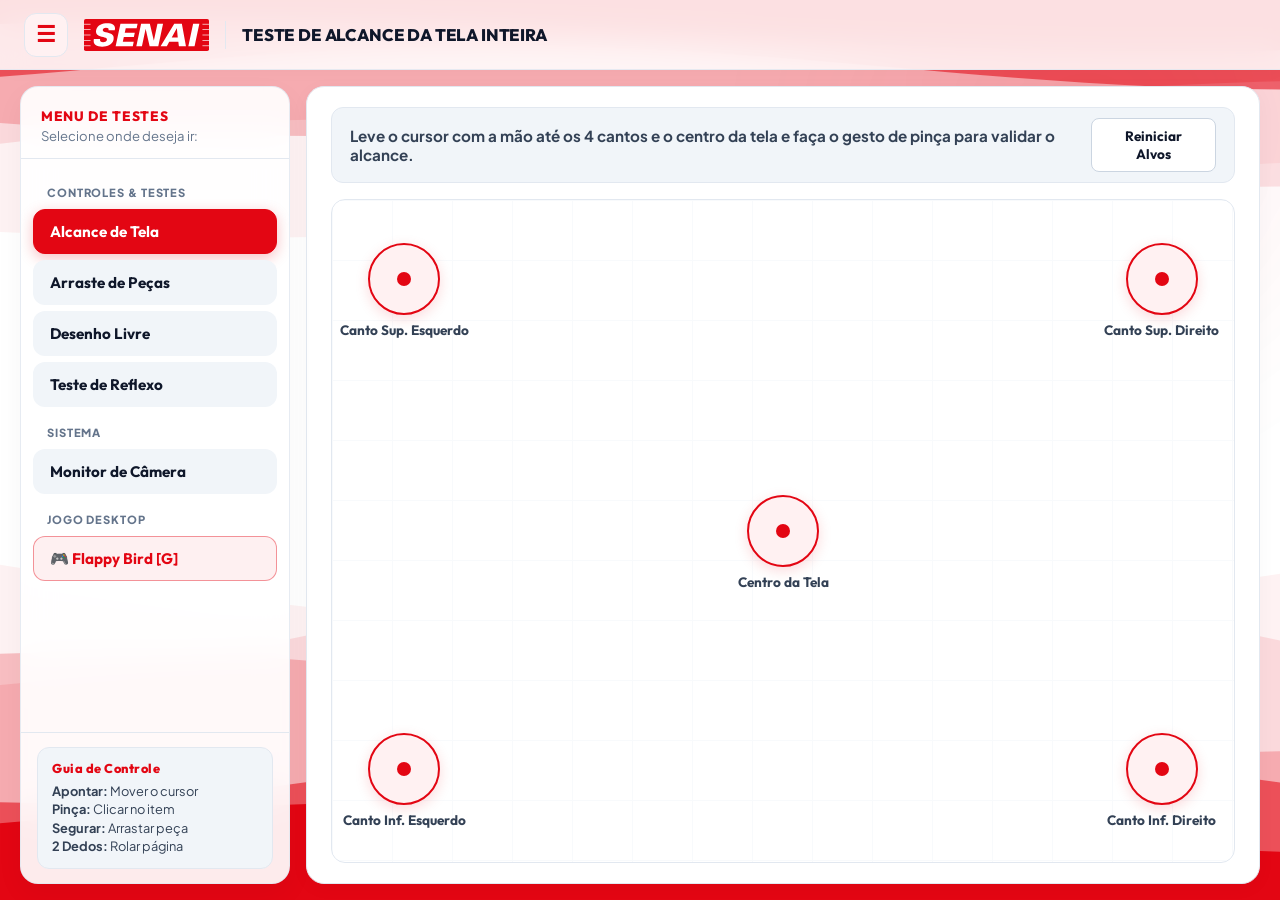
==== commit f7b06964: "feat: integrar main.py com area de testes web e acionamento de flappy bird python via tecla G e cliq" ====
--- a/totem-senai/teste.html
+++ b/totem-senai/teste.html
@@ -920,6 +920,20 @@
       transform: scale(1.03);
     }
 
+    .btn-game-launch {
+      border: 1px solid rgba(227, 6, 19, 0.4) !important;
+      background: rgba(227, 6, 19, 0.06);
+      font-weight: 700;
+      color: #E30613 !important;
+      transition: all 0.2s ease;
+      cursor: pointer;
+    }
+    .btn-game-launch:hover {
+      background: #E30613 !important;
+      color: #FFFFFF !important;
+      transform: translateX(4px);
+      box-shadow: 0 4px 14px rgba(227, 6, 19, 0.3);
+    }
   </style>
 </head>
 <body>
@@ -978,6 +992,11 @@
         <div class="nav-section-label">Sistema</div>
         <button class="nav-item" data-view="camera">
           <span>Monitor de Câmera</span>
+        </button>
+
+        <div class="nav-section-label">Jogo Desktop</div>
+        <button class="nav-item btn-game-launch" id="btnLaunchFlappy" title="Atalho: pressione 'G' no teclado para abrir no PC">
+          <span>🎮 Flappy Bird [G]</span>
         </button>
       </nav>
 
@@ -1605,14 +1624,49 @@
         btnFullscreen.addEventListener("click", toggleFullScreen);
       }
 
+      // Função para acionar o jogo Flappy Bird em Python no PC via API local
+      function launchFlappyPython() {
+        showToast("🎮 Abrindo Flappy Bird (Python) no PC...");
+        playSuccessChime();
+
+        const apiUrl = window.location.origin.startsWith("http")
+          ? (window.location.origin + "/api/launch-flappy")
+          : "http://127.0.0.1:8765/api/launch-flappy";
+
+        fetch(apiUrl)
+          .then(res => res.json())
+          .then(data => {
+            if (data.status === "already_running") {
+              showToast("🎮 Flappy Bird já está em execução no PC!");
+            } else {
+              showToast("🎮 Flappy Bird aberto com sucesso no PC!");
+            }
+          })
+          .catch(err => {
+            console.warn("API de lançamento falhou em " + apiUrl + ", tentando porta 8765...", err);
+            fetch("http://127.0.0.1:8765/api/launch-flappy")
+              .then(res => res.json())
+              .then(() => {
+                showToast("🎮 Flappy Bird aberto com sucesso!");
+              })
+              .catch(() => {
+                showToast("⚠️ Verifique se 'py main.py' está em execução no terminal.");
+              });
+          });
+      }
+
+      const btnLaunchFlappy = document.getElementById("btnLaunchFlappy");
+      if (btnLaunchFlappy) {
+        btnLaunchFlappy.addEventListener("click", launchFlappyPython);
+      }
+
       window.addEventListener("keydown", (e) => {
         if (e.target && (e.target.tagName === "INPUT" || e.target.tagName === "TEXTAREA")) return;
 
         if (e.key === "f" || e.key === "F") {
           toggleFullScreen();
         } else if (e.key === "g" || e.key === "G") {
-          switchView("flappy");
-          showToast("🎮 O jogo ativo é o Flappy Bird em Python (flappy_mouse.py)!");
+          launchFlappyPython();
         }
       });
 
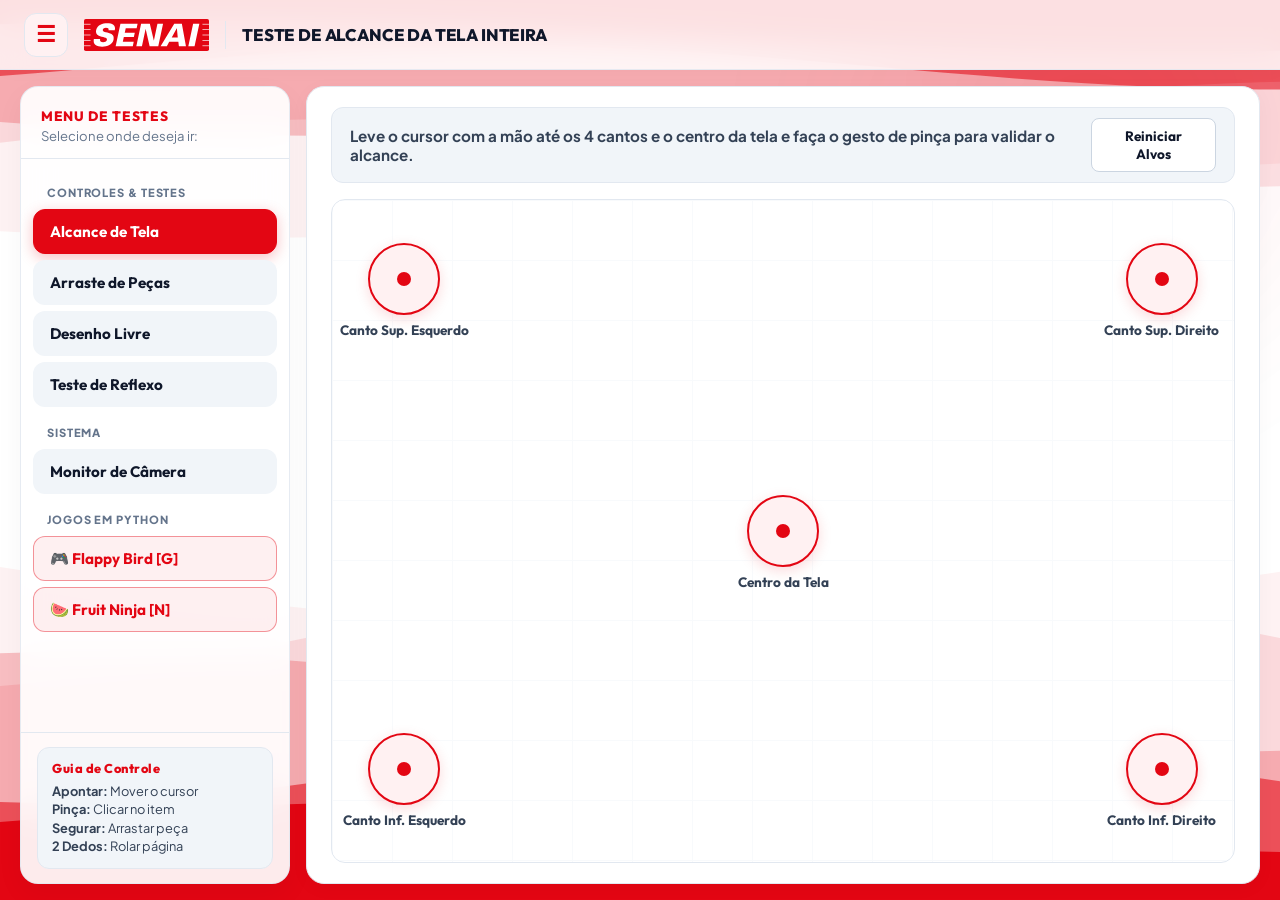
==== commit 6453be50: "feat: criar jogo fruit_ninja.py em Python com suporte touchless e atalhos na web" ====
--- a/totem-senai/teste.html
+++ b/totem-senai/teste.html
@@ -994,9 +994,12 @@
           <span>Monitor de Câmera</span>
         </button>
 
-        <div class="nav-section-label">Jogo Desktop</div>
+        <div class="nav-section-label">Jogos em Python</div>
         <button class="nav-item btn-game-launch" id="btnLaunchFlappy" title="Atalho: pressione 'G' no teclado para abrir no PC">
           <span>🎮 Flappy Bird [G]</span>
+        </button>
+        <button class="nav-item btn-game-launch" id="btnLaunchFruit" title="Atalho: pressione 'N' no teclado para abrir no PC">
+          <span>🍉 Fruit Ninja [N]</span>
         </button>
       </nav>
 
@@ -1660,6 +1663,42 @@
         btnLaunchFlappy.addEventListener("click", launchFlappyPython);
       }
 
+      // Função para acionar o jogo Fruit Ninja em Python no PC via API local
+      function launchFruitPython() {
+        showToast("🍉 Abrindo Fruit Ninja (Python) no PC...");
+        playSuccessChime();
+
+        const apiUrl = window.location.origin.startsWith("http")
+          ? (window.location.origin + "/api/launch-fruit")
+          : "http://127.0.0.1:8765/api/launch-fruit";
+
+        fetch(apiUrl)
+          .then(res => res.json())
+          .then(data => {
+            if (data.status === "already_running") {
+              showToast("🍉 Fruit Ninja já está em execução no PC!");
+            } else {
+              showToast("🍉 Fruit Ninja aberto com sucesso no PC!");
+            }
+          })
+          .catch(err => {
+            console.warn("API de lançamento falhou em " + apiUrl + ", tentando porta 8765...", err);
+            fetch("http://127.0.0.1:8765/api/launch-fruit")
+              .then(res => res.json())
+              .then(() => {
+                showToast("🍉 Fruit Ninja aberto com sucesso!");
+              })
+              .catch(() => {
+                showToast("⚠️ Verifique se 'py main.py' está em execução no terminal.");
+              });
+          });
+      }
+
+      const btnLaunchFruit = document.getElementById("btnLaunchFruit");
+      if (btnLaunchFruit) {
+        btnLaunchFruit.addEventListener("click", launchFruitPython);
+      }
+
       window.addEventListener("keydown", (e) => {
         if (e.target && (e.target.tagName === "INPUT" || e.target.tagName === "TEXTAREA")) return;
 
@@ -1667,6 +1706,8 @@
           toggleFullScreen();
         } else if (e.key === "g" || e.key === "G") {
           launchFlappyPython();
+        } else if (e.key === "n" || e.key === "N") {
+          launchFruitPython();
         }
       });
 
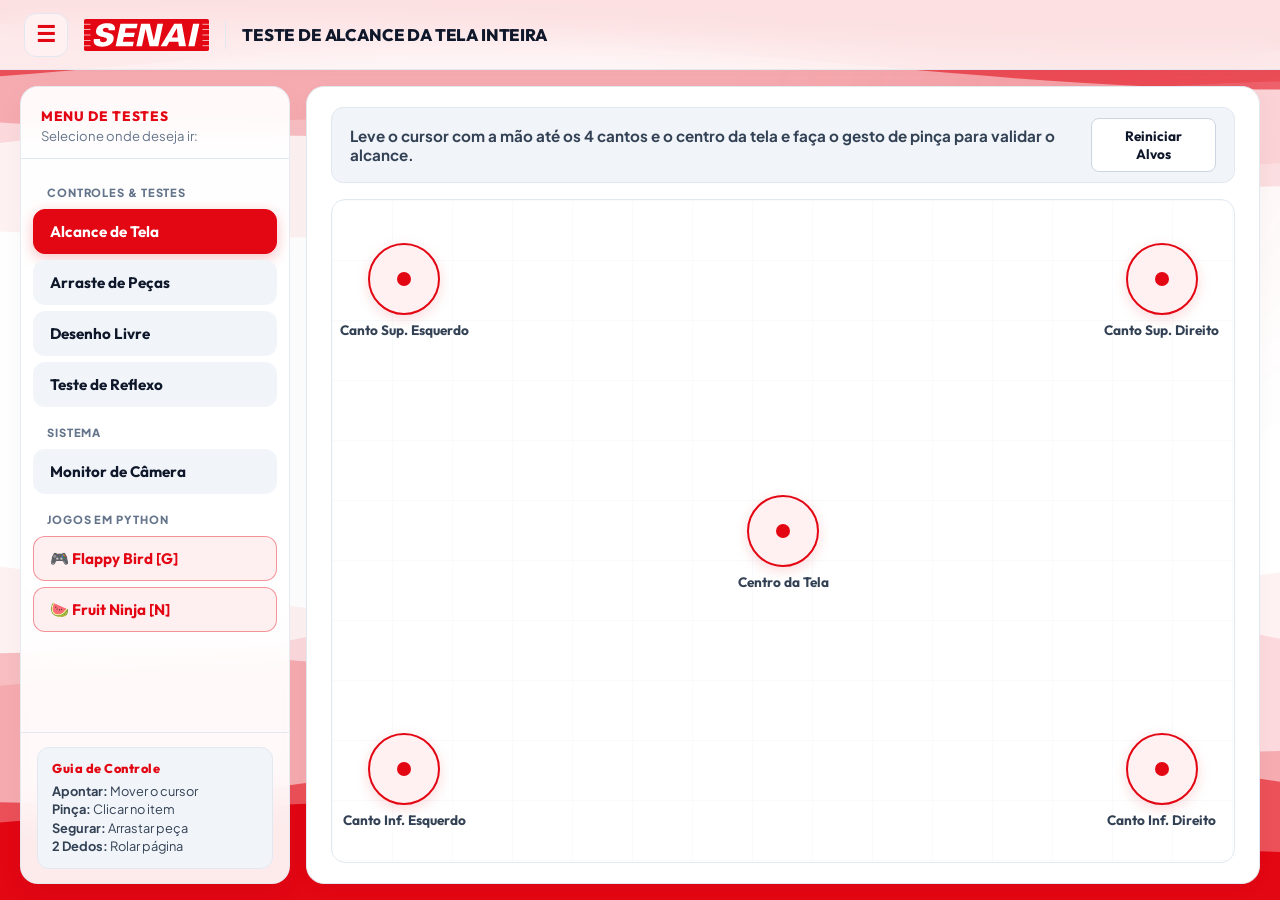
==== commit 9e659972: "feat: lancar jogos em tela cheia, aumentar altura das frutas e fundo claro no fruit ninja" ====
--- a/totem-senai/teste.html
+++ b/totem-senai/teste.html
@@ -995,10 +995,10 @@
         </button>
 
         <div class="nav-section-label">Jogos em Python</div>
-        <button class="nav-item btn-game-launch" id="btnLaunchFlappy" title="Atalho: pressione 'G' no teclado para abrir no PC">
+        <button class="nav-item btn-game-launch" id="btnLaunchFlappy" title="Atalho: pressione 'G' no teclado para abrir em Tela Cheia">
           <span>🎮 Flappy Bird [G]</span>
         </button>
-        <button class="nav-item btn-game-launch" id="btnLaunchFruit" title="Atalho: pressione 'N' no teclado para abrir no PC">
+        <button class="nav-item btn-game-launch" id="btnLaunchFruit" title="Atalho: pressione 'N' no teclado para abrir em Tela Cheia">
           <span>🍉 Fruit Ninja [N]</span>
         </button>
       </nav>
@@ -1629,7 +1629,7 @@
 
       // Função para acionar o jogo Flappy Bird em Python no PC via API local
       function launchFlappyPython() {
-        showToast("🎮 Abrindo Flappy Bird (Python) no PC...");
+        showToast("🎮 Abrindo Flappy Bird em Tela Cheia no PC...");
         playSuccessChime();
 
         const apiUrl = window.location.origin.startsWith("http")
@@ -1642,7 +1642,7 @@
             if (data.status === "already_running") {
               showToast("🎮 Flappy Bird já está em execução no PC!");
             } else {
-              showToast("🎮 Flappy Bird aberto com sucesso no PC!");
+              showToast("🎮 Flappy Bird aberto em Tela Cheia no PC!");
             }
           })
           .catch(err => {
@@ -1665,7 +1665,7 @@
 
       // Função para acionar o jogo Fruit Ninja em Python no PC via API local
       function launchFruitPython() {
-        showToast("🍉 Abrindo Fruit Ninja (Python) no PC...");
+        showToast("🍉 Abrindo Fruit Ninja em Tela Cheia no PC...");
         playSuccessChime();
 
         const apiUrl = window.location.origin.startsWith("http")
@@ -1678,7 +1678,7 @@
             if (data.status === "already_running") {
               showToast("🍉 Fruit Ninja já está em execução no PC!");
             } else {
-              showToast("🍉 Fruit Ninja aberto com sucesso no PC!");
+              showToast("🍉 Fruit Ninja aberto em Tela Cheia no PC!");
             }
           })
           .catch(err => {
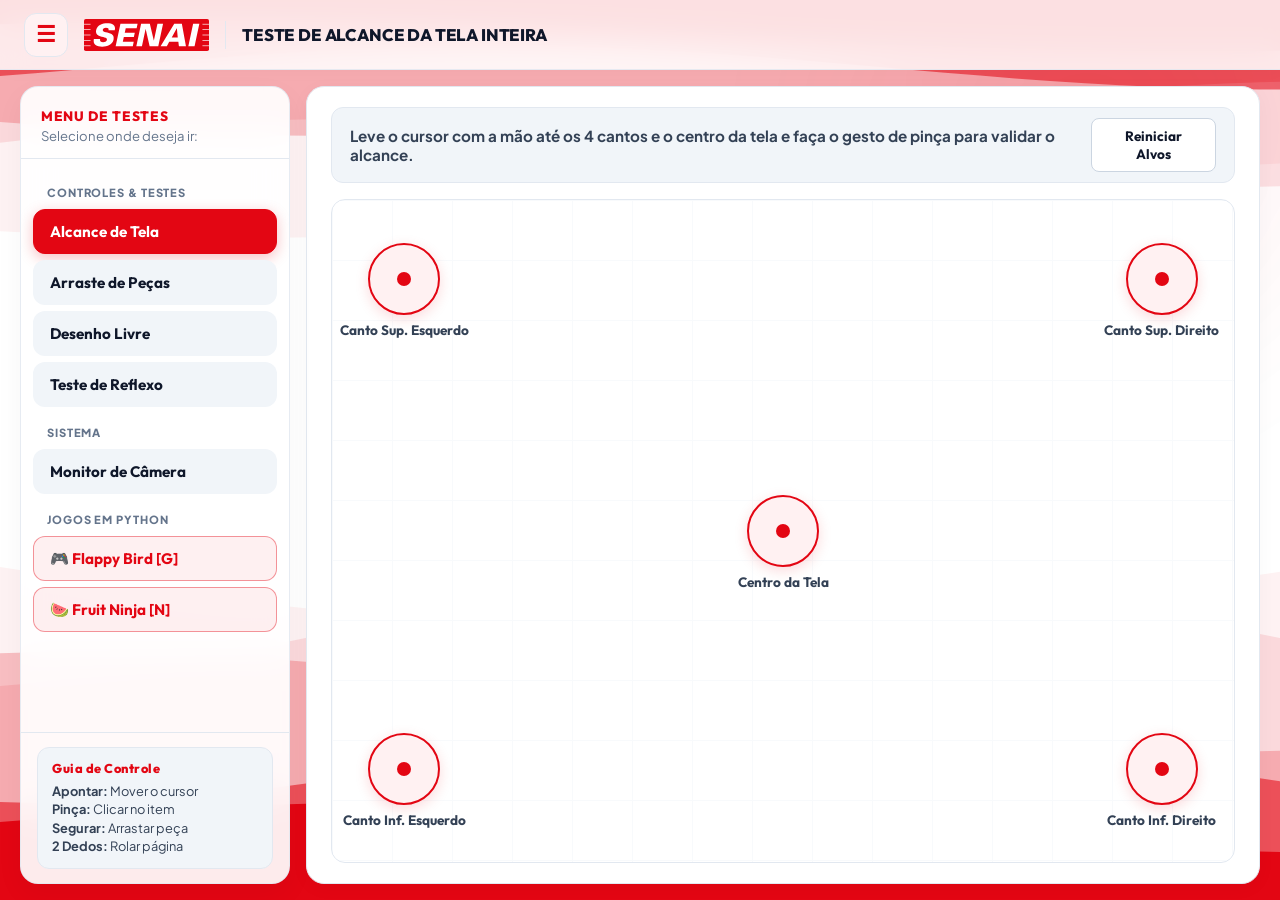
==== commit 7d9fa526: "feat: restaurar automaticamente area de testes web em tela cheia ao sair dos jogos python" ====
--- a/totem-senai/teste.html
+++ b/totem-senai/teste.html
@@ -1627,8 +1627,50 @@
         btnFullscreen.addEventListener("click", toggleFullScreen);
       }
 
+      // Monitoramento para retornar em Tela Cheia quando o jogo em Python fechar
+      let gameWatchTimer = null;
+      let gameWasActive = false;
+
+      function startWatchingGameEnd() {
+        if (gameWatchTimer) clearInterval(gameWatchTimer);
+        gameWasActive = false;
+
+        const apiUrl = window.location.origin.startsWith("http")
+          ? (window.location.origin + "/api/game-status")
+          : "http://127.0.0.1:8765/api/game-status";
+
+        gameWatchTimer = setInterval(() => {
+          fetch(apiUrl)
+            .then(res => res.json())
+            .then(data => {
+              if (data.active) {
+                gameWasActive = true;
+              } else if (gameWasActive && !data.active) {
+                // O jogo em Python acabou de fechar!
+                clearInterval(gameWatchTimer);
+                gameWatchTimer = null;
+                gameWasActive = false;
+
+                // Restaura o foco na janela e ativa a tela cheia
+                window.focus();
+                if (!document.fullscreenElement) {
+                  document.documentElement.requestFullscreen().catch(() => {});
+                }
+                showToast("🖥️ Bem-vindo de volta! Área de Testes em Tela Cheia.");
+                playSuccessChime();
+              }
+            })
+            .catch(() => {});
+        }, 400);
+      }
+
       // Função para acionar o jogo Flappy Bird em Python no PC via API local
       function launchFlappyPython() {
+        // Ativa imediatamente tela cheia na web antes de abrir o jogo
+        if (!document.fullscreenElement) {
+          document.documentElement.requestFullscreen().catch(() => {});
+        }
+
         showToast("🎮 Abrindo Flappy Bird em Tela Cheia no PC...");
         playSuccessChime();
 
@@ -1644,6 +1686,7 @@
             } else {
               showToast("🎮 Flappy Bird aberto em Tela Cheia no PC!");
             }
+            startWatchingGameEnd();
           })
           .catch(err => {
             console.warn("API de lançamento falhou em " + apiUrl + ", tentando porta 8765...", err);
@@ -1651,6 +1694,7 @@
               .then(res => res.json())
               .then(() => {
                 showToast("🎮 Flappy Bird aberto com sucesso!");
+                startWatchingGameEnd();
               })
               .catch(() => {
                 showToast("⚠️ Verifique se 'py main.py' está em execução no terminal.");
@@ -1665,6 +1709,11 @@
 
       // Função para acionar o jogo Fruit Ninja em Python no PC via API local
       function launchFruitPython() {
+        // Ativa imediatamente tela cheia na web antes de abrir o jogo
+        if (!document.fullscreenElement) {
+          document.documentElement.requestFullscreen().catch(() => {});
+        }
+
         showToast("🍉 Abrindo Fruit Ninja em Tela Cheia no PC...");
         playSuccessChime();
 
@@ -1680,6 +1729,7 @@
             } else {
               showToast("🍉 Fruit Ninja aberto em Tela Cheia no PC!");
             }
+            startWatchingGameEnd();
           })
           .catch(err => {
             console.warn("API de lançamento falhou em " + apiUrl + ", tentando porta 8765...", err);
@@ -1687,6 +1737,7 @@
               .then(res => res.json())
               .then(() => {
                 showToast("🍉 Fruit Ninja aberto com sucesso!");
+                startWatchingGameEnd();
               })
               .catch(() => {
                 showToast("⚠️ Verifique se 'py main.py' está em execução no terminal.");
@@ -1698,6 +1749,21 @@
       if (btnLaunchFruit) {
         btnLaunchFruit.addEventListener("click", launchFruitPython);
       }
+
+      // Garantir tela cheia quando a janela voltar a ficar visível ou receber foco
+      window.addEventListener("focus", () => {
+        if (!document.fullscreenElement) {
+          document.documentElement.requestFullscreen().catch(() => {});
+        }
+      });
+
+      document.addEventListener("visibilitychange", () => {
+        if (document.visibilityState === "visible") {
+          if (!document.fullscreenElement) {
+            document.documentElement.requestFullscreen().catch(() => {});
+          }
+        }
+      });
 
       window.addEventListener("keydown", (e) => {
         if (e.target && (e.target.tagName === "INPUT" || e.target.tagName === "TEXTAREA")) return;
